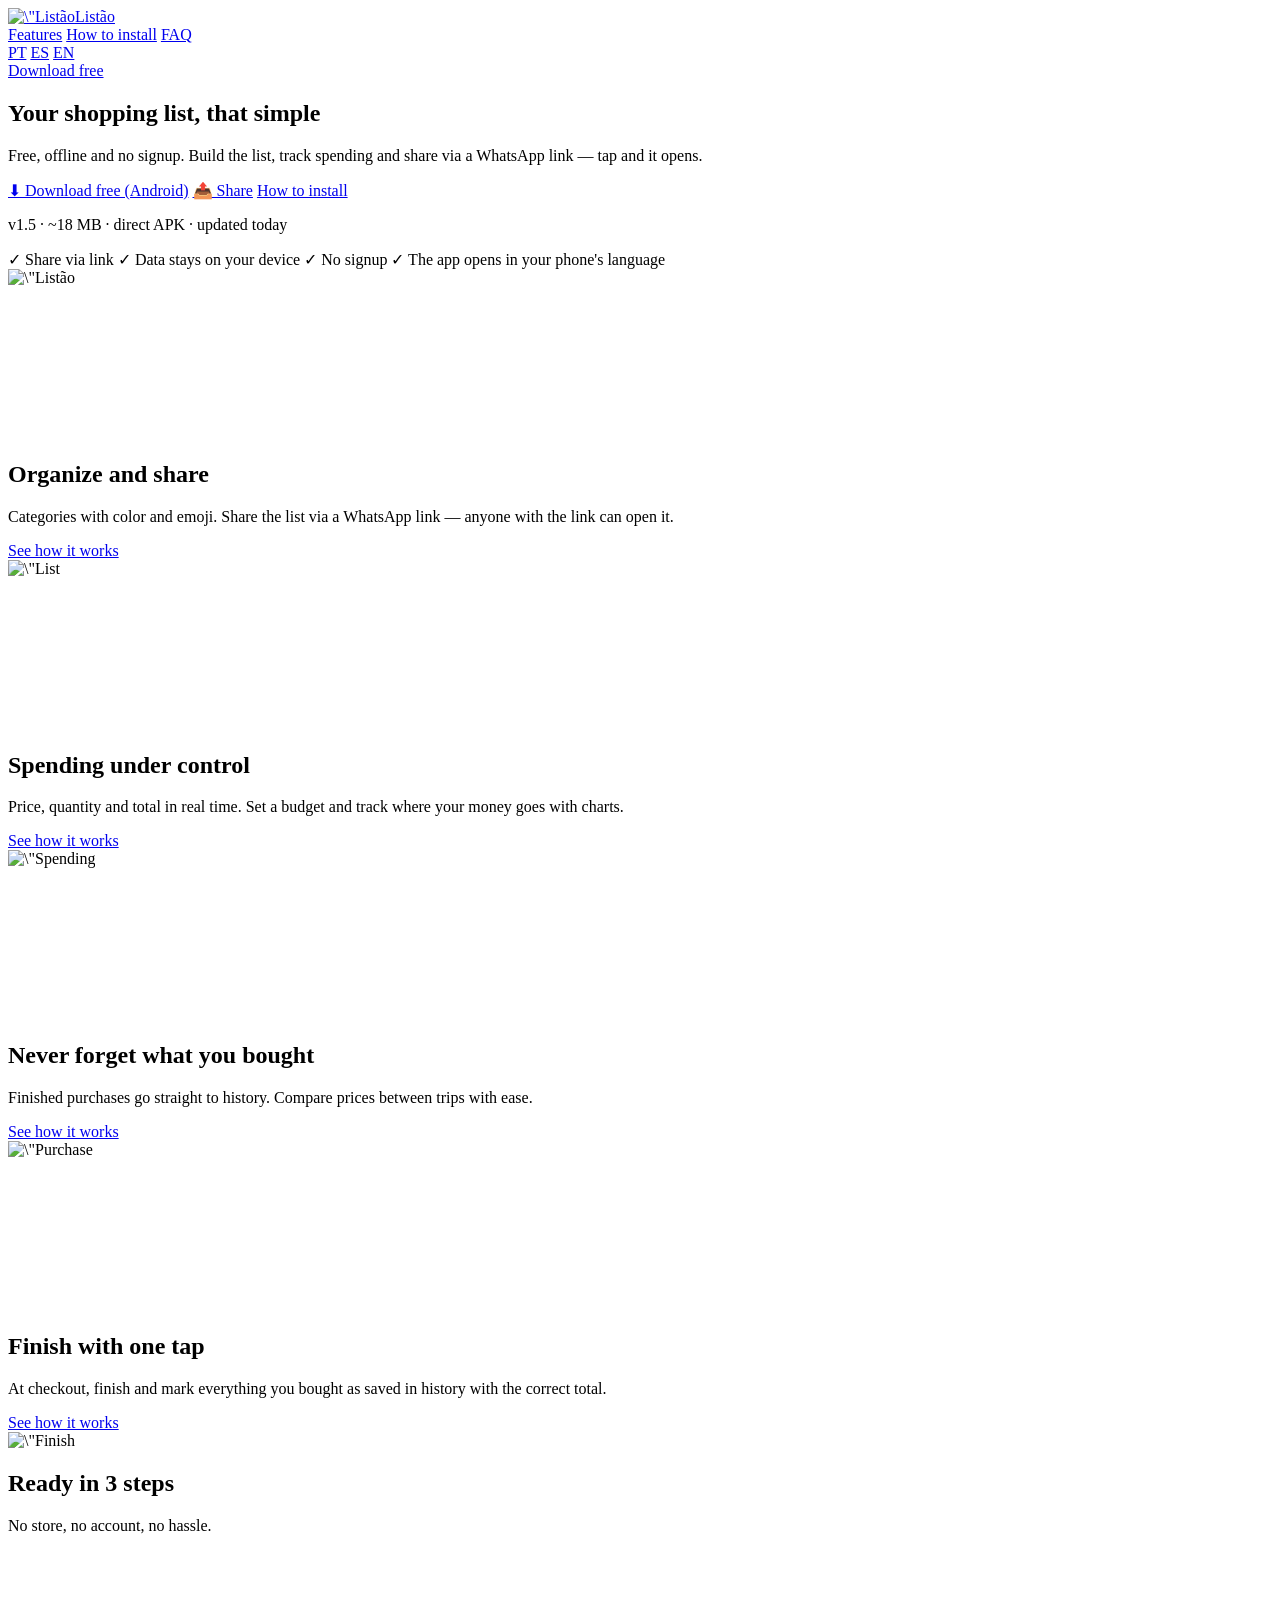
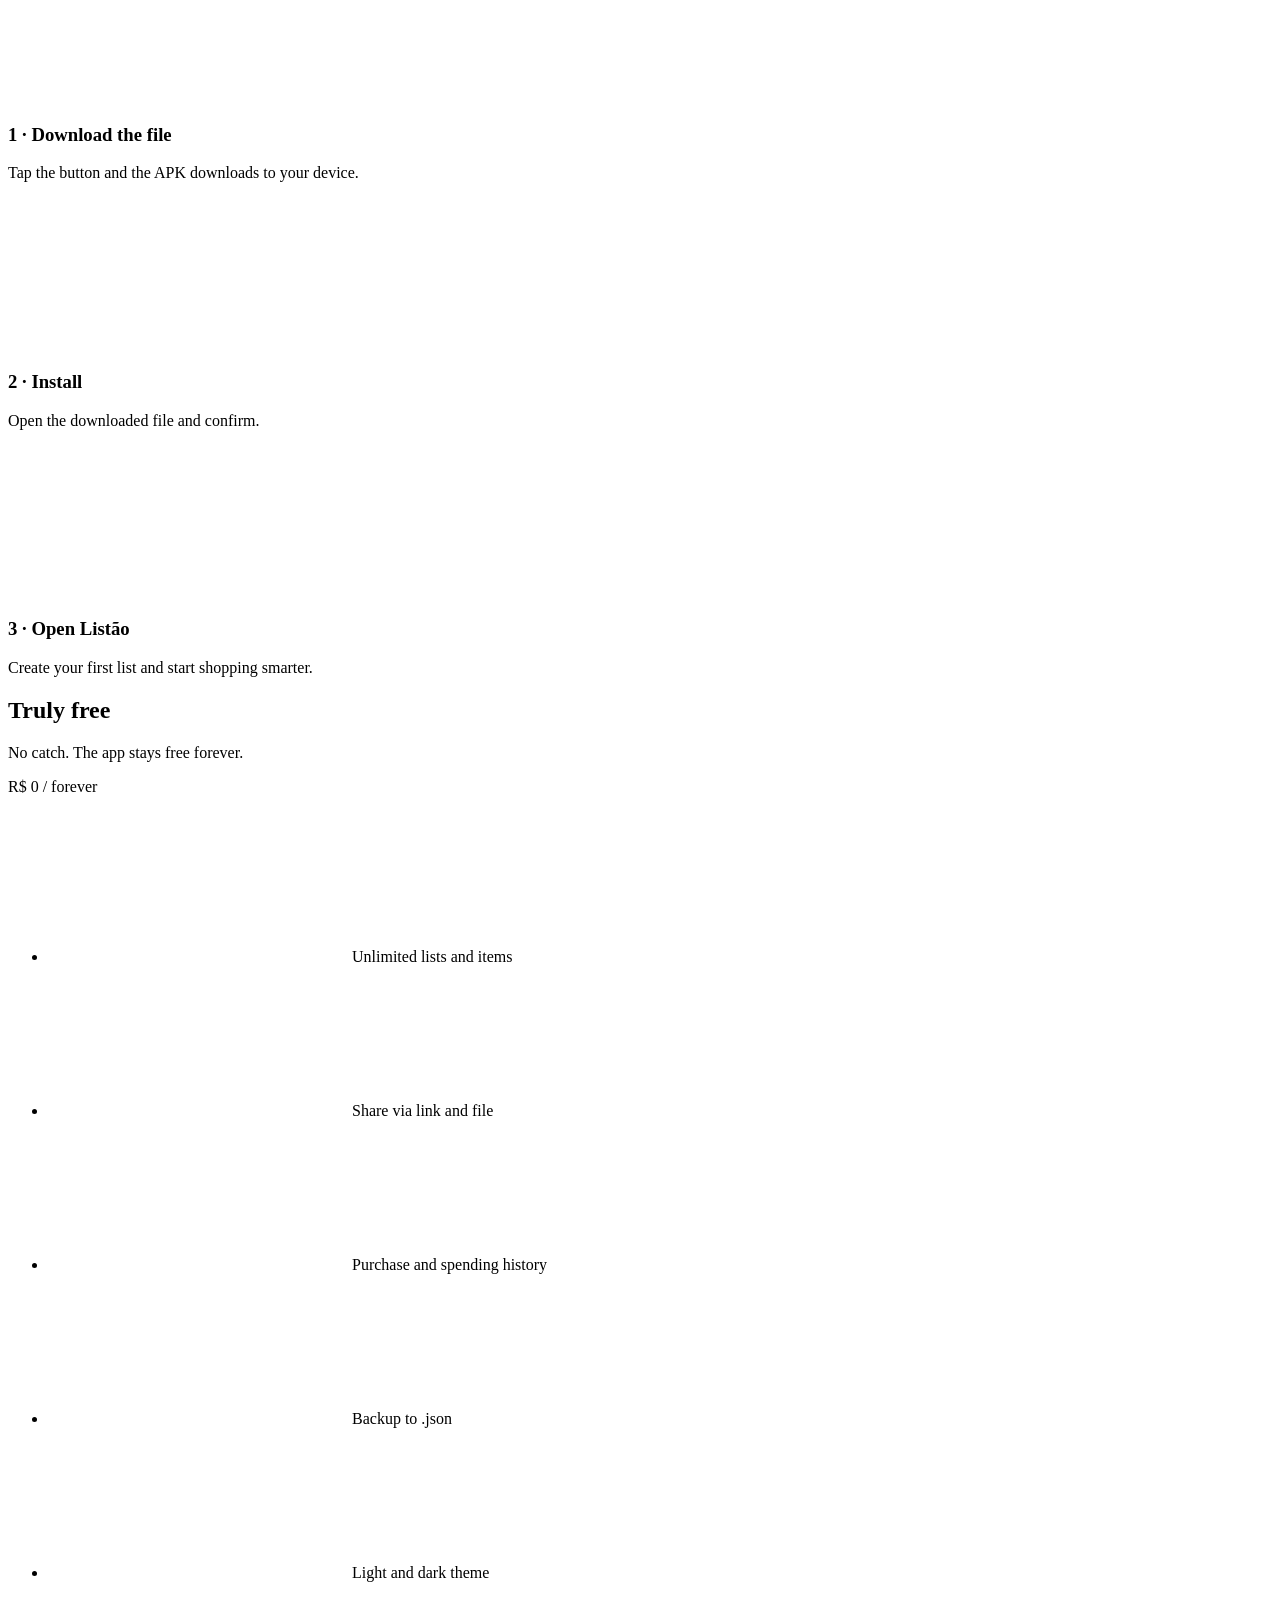
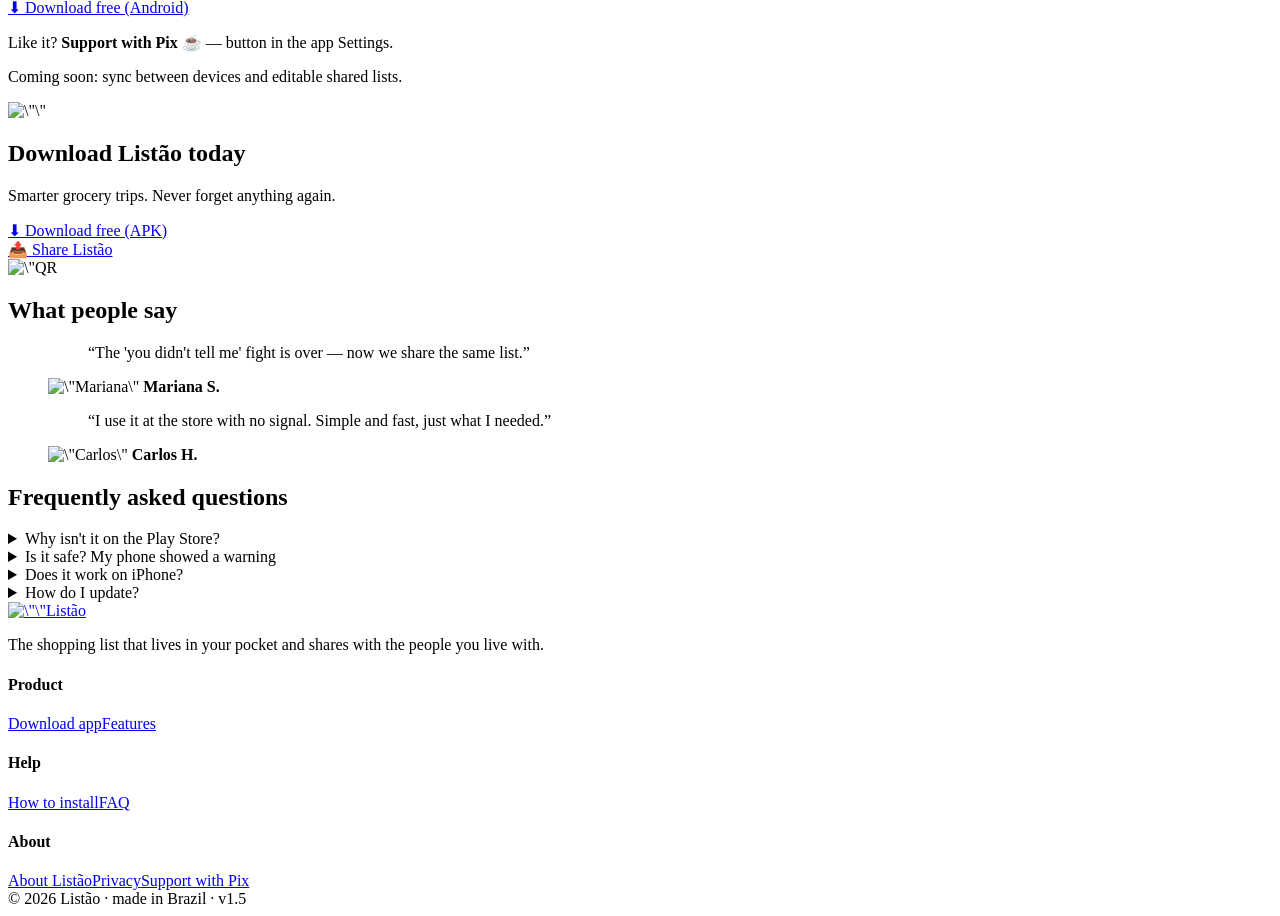
==== en/index.html @ cd418524 "SEO multilingue: /es/ e /en/ estaticos, hreflang, sitemap, badge idioma do celular" ====
﻿<!DOCTYPE html>
<html lang="en">
<head>
<meta charset="utf-8">
<meta name="viewport" content="width=device-width, initial-scale=1">
<title>Listão — Free Offline Shopping List App for Android</title>
<meta name="description" content="Free shopping list app for Android: works offline, no signup, track spending and share via WhatsApp link. Download the APK.">
<link rel="canonical" href="https://listao-br.vercel.app/en/">
<link rel="alternate" hreflang="pt-BR" href="https://listao-br.vercel.app/">
<link rel="alternate" hreflang="es" href="https://listao-br.vercel.app/es/">
<link rel="alternate" hreflang="en" href="https://listao-br.vercel.app/en/">
<link rel="alternate" hreflang="x-default" href="https://listao-br.vercel.app/">
<meta name="robots" content="index, follow">
<meta name="theme-color" content="#53B175">
<meta property="og:locale" content="en_US">
<meta property="og:type" content="website">
<meta property="og:site_name" content="Listão">
<meta property="og:title" content="Listão — Free Offline Shopping List App for Android">
<meta property="og:description" content="Build your list, track spending and share via WhatsApp link. Free, offline and no signup. Download the APK.">
<meta property="og:url" content="https://listao-br.vercel.app/en/">
<meta property="og:image" content="https://listao-br.vercel.app/og-negro.png">
<meta property="og:image:width" content="512">
<meta property="og:image:height" content="512">
<meta property="og:image:alt" content="Listão logo">
<meta name="twitter:card" content="summary">
<meta name="twitter:title" content="Listão — Free Offline Shopping List App for Android">
<meta name="twitter:description" content="Free shopping list app, works offline, no signup. Download APK for Android.">
<meta name="twitter:image" content="https://listao-br.vercel.app/og-negro.png">
<meta name="google-site-verification" content="gfNusm2SWcJuj-ExviBEShkn10A6k7FlF6Pcpx3s6PU">
<script type="application/ld+json">
{\"@context\":\"https://schema.org\",\"@type\":\"MobileApplication\",\"name\":\"Listão\",\"applicationCategory\":\"ShoppingApplication\",\"operatingSystem\":\"Android 8.0+\",\"inLanguage\":\"en\",\"url\":\"https://listao-br.vercel.app/en/\",\"downloadUrl\":\"https://listao-br.vercel.app/listao-v1.5.apk\",\"installUrl\":\"https://listao-br.vercel.app/en/\",\"softwareVersion\":\"1.5\",\"fileSize\":\"17.5MB\",\"description\":\"Free Android shopping list app: works offline, no signup, track spending & budget, share lists via WhatsApp link.\",\"screenshot\":[\"https://listao-br.vercel.app/prints/lista-marcados.jpg\",\"https://listao-br.vercel.app/prints/categorias.jpg\",\"https://listao-br.vercel.app/prints/graficos.jpg\",\"https://listao-br.vercel.app/prints/historico.jpg\"],\"offers\":{\"@type\":\"Offer\",\"price\":\"0\",\"priceCurrency\":\"USD\"},\"author\":{\"@type\":\"Person\",\"name\":\"Luis Gustavo Del Bianco\"}}
</script>
<script type="application/ld+json">
{\"@context\":\"https://schema.org\",\"@type\":\"FAQPage\",\"mainEntity\":[{\"@type\":\"Question\",\"name\":\"Why isn't it on the Play Store?\",\"acceptedAnswer\":{\"@type\":\"Answer\",\"text\":\"For now we distribute the APK directly: it's lighter, no middleman, and updates come from the same link. We plan to publish to Play Store when the app is more mature.\"}},{\"@type\":\"Question\",\"name\":\"Is it safe? My phone showed a warning\",\"acceptedAnswer\":{\"@type\":\"Answer\",\"text\":\"That warning appears for any app installed outside the Play Store. The APK is signed, only asks for internet permission, and your data stays on your device.\"}},{\"@type\":\"Question\",\"name\":\"Does it work on iPhone?\",\"acceptedAnswer\":{\"@type\":\"Answer\",\"text\":\"Not yet. Listão is Android-only for now. Shared list links open a web page for iPhone users.\"}},{\"@type\":\"Question\",\"name\":\"How do I update later?\",\"acceptedAnswer\":{\"@type\":\"Answer\",\"text\":\"Just download again from this same link and install on top. Your lists and history remain intact.\"}}]}
</script>
<link rel=\"icon\" type=\"image/svg+xml\" href=\"../favicon.svg\">
<link rel=\"icon\" type=\"image/png\" sizes=\"48x48\" href=\"../favicon-48.png\">
<link rel=\"stylesheet\" href=\"../estilo.css\">
<link rel=\"preload\" as=\"image\" href=\"../prints/lista-marcados.webp\" fetchpriority=\"high\">
<script defer src=\"https://cdn.vercel-insights.com/v1/script.js\"></script>
<style>
  .lang-switch { display:flex; gap:2px; margin-left:10px; }
  .lang-btn { display:inline-flex; align-items:center; border:1px solid #d5ded8; background:#fff; color:#181725; font-weight:700; font-size:12px; padding:5px 9px; text-decoration:none; border-radius:8px 0 0 8px; }
  .lang-btn + .lang-btn { border-radius:0; border-left:none; }
  .lang-btn:last-child { border-radius:0 8px 8px 0; }
  .lang-btn.active { background:#53B175; border-color:#53B175; color:#fff; }
  @media (max-width:720px) { .lang-switch { margin-left:6px; } .lang-btn { padding:4px 7px; font-size:11px; } }
</style>
</head>
<body>
<header class=\"top\">
  <div class=\"container top-row\">
    <a class=\"brand\" href=\"#\"><img src=\"../simbolo-verde.svg\" alt=\"Listão logo\"><span>Listão</span></a>
    <nav>
      <a href=\"#recursos\">Features</a>
      <a href=\"#como-instalar\">How to install</a>
      <a href=\"#perguntas\">FAQ</a>
    </nav>
    <div class=\"lang-switch\">
      <a class=\"lang-btn\" href=\"../\">PT</a>
      <a class=\"lang-btn\" href=\"../es/\">ES</a>
      <a class=\"lang-btn active\" href=\"./\">EN</a>
    </div>
    <a class=\"btn primary small\" href=\"../listao-v1.5.apk\" download=\"listao-v1.5.apk\">Download free</a>
  </div>
</header>
<main>
<section class=\"hero\">
  <div class=\"container hero-grid\">
    <div class=\"hero-copy\">
      <h1>Your shopping list, <span class=\"verde\">that simple</span></h1>
      <p class=\"lead\">Free, offline and no signup. Build the list, track spending and share via a WhatsApp link — tap and it opens.</p>
      <div class=\"btn-row\">
        <a class=\"btn primary\" href=\"../listao-v1.5.apk\" download=\"listao-v1.5.apk\">⬇ Download free (Android)</a>
        <a class=\"btn ghost\" href=\"https://wa.me/?text=Download%20List%C3%A3o%20free%3A%20offline%20shopping%20list%20app%20no%20signup%20https%3A%2F%2Flistao-br.vercel.app%2Fen%2F\" target=\"_blank\" rel=\"noopener\">📤 Share</a>
        <a class=\"btn ghost\" href=\"#como-instalar\">How to install</a>
      </div>
      <p class=\"meta\">v1.5 · ~18 MB · direct APK · updated today</p>
      <div class=\"badges\">
        <span class=\"pill\">✓ Share via link</span>
        <span class=\"pill\">✓ Data stays on your device</span>
        <span class=\"pill\">✓ No signup</span>
        <span class=\"pill\">✓ The app opens in your phone's language</span>
      </div>
    </div>
    <div class=\"phone\"><div class=\"screen\"><img src=\"../prints/lista-marcados.webp\" alt=\"Listão app with checked items\" width=\"1080\" height=\"2460\" fetchpriority=\"high\"></div></div>
  </div>
</section>
<section id=\"recursos\" class=\"container features\">
  <div class=\"feat\">
    <div class=\"feat-copy\">
      <span class=\"icon-chip\"><svg viewBox=\"0 0 24 24\"><path d=\"M3.9,12c0,-1.71 1.39,-3.1 3.1,-3.1h4V7H7c-2.76,0 -5,2.24 -5,5s2.24,5 5,5h4v-1.9H7c-1.71,0 -3.1,-1.39 -3.1,-3.1zM8,13h8v-2H8v2zM17,7h-4v1.9h4c1.71,0 3.1,1.39 3.1,3.1s-1.39,3.1 -3.1,3.1h-4V17h4c2.76,0 5,-2.24 5,-5s-2.24,-5 -5,-5z\"/></svg></span>
      <h2>Organize and share</h2>
      <p>Categories with color and emoji. Share the list via a WhatsApp link — anyone with the link can open it.</p>
      <a class=\"btn ghost\" href=\"#baixar\">See how it works</a>
    </div>
    <div class=\"feat-img\"><img src=\"../prints/categorias.webp\" alt=\"List organized by categories\" width=\"1080\" height=\"2460\" loading=\"lazy\" decoding=\"async\"></div>
  </div>
  <div class=\"feat rev\">
    <div class=\"feat-copy\">
      <span class=\"icon-chip\"><svg viewBox=\"0 0 24 24\"><path d=\"M11.8,10.9c-2.27,-0.59 -3,-1.2 -3,-2.15 0,-1.09 1.01,-1.85 2.7,-1.85 1.78,0 2.44,0.85 2.5,2.1h2.21c-0.07,-1.72 -1.12,-3.3 -3.21,-3.81V3h-3v2.16c-1.94,0.42 -3.5,1.68 -3.5,3.61 0,2.31 1.91,3.46 4.7,4.13 2.5,0.6 3,1.48 3,2.41 0,0.69 -0.49,1.79 -2.7,1.79 -2.06,0 -2.87,-0.92 -2.98,-2.1h-2.2c0.12,2.19 1.76,3.42 3.68,3.83V21h3v-2.15c1.95,-0.37 3.5,-1.5 3.5,-3.55 0,-2.84 -2.43,-3.81 -4.7,-4.4z\"/></svg></span>
      <h2>Spending under control</h2>
      <p>Price, quantity and total in real time. Set a budget and track where your money goes with charts.</p>
      <a class=\"btn ghost\" href=\"#baixar\">See how it works</a>
    </div>
    <div class=\"feat-img\"><img src=\"../prints/graficos.webp\" alt=\"Spending charts\" width=\"1080\" height=\"2460\" loading=\"lazy\" decoding=\"async\"></div>
  </div>
  <div class=\"feat\">
    <div class=\"feat-copy\">
      <span class=\"icon-chip\"><svg viewBox=\"0 0 24 24\"><path d=\"M13,3c-4.97,0 -9,4.03 -9,9L1,12l3.89,3.89 0.07,0.14L9,12L6,12c0,-3.87 3.13,-7 7,-7s7,3.13 7,7 -3.13,7 -7,7c-1.93,0 -3.68,-0.79 -4.94,-2.06l-1.42,1.42C8.27,19.99 10.51,21 13,21c4.97,0 9,-4.03 9,-9s-4.03,-9 -9,-9zM12,8v5l4.28,2.54 0.72,-1.21 -3.5,-2.08L13.5,8L12,8z\"/></svg></span>
      <h2>Never forget what you bought</h2>
      <p>Finished purchases go straight to history. Compare prices between trips with ease.</p>
      <a class=\"btn ghost\" href=\"#baixar\">See how it works</a>
    </div>
    <div class=\"feat-img\"><img src=\"../prints/historico.webp\" alt=\"Purchase history\" width=\"1080\" height=\"2460\" loading=\"lazy\" decoding=\"async\"></div>
  </div>
  <div class=\"feat rev\">
    <div class=\"feat-copy\">
      <span class=\"icon-chip\"><svg viewBox=\"0 0 24 24\"><path d=\"M12,2C6.48,2 2,6.48 2,12s4.48,10 10,10 10,-4.48 10,-10S17.52,2 12,2zM10,17l-5,-5 1.41,-1.41L10,14.17l7.59,-7.59L19,8l-9,9z\"/></svg></span>
      <h2>Finish with one tap</h2>
      <p>At checkout, finish and mark everything you bought as saved in history with the correct total.</p>
      <a class=\"btn ghost\" href=\"#baixar\">See how it works</a>
    </div>
    <div class=\"feat-img\"><img src=\"../prints/finalizar.webp\" alt=\"Finish purchase\" width=\"1080\" height=\"2460\" loading=\"lazy\" decoding=\"async\"></div>
  </div>
</section>
<section id=\"como-instalar\" class=\"steps-band\">
  <div class=\"container\">
    <h2 class=\"center\">Ready in 3 steps</h2>
    <p class=\"center sub2\">No store, no account, no hassle.</p>
    <div class=\"steps\">
      <div class=\"step\"><span class=\"icon-chip\"><svg viewBox=\"0 0 24 24\"><path d=\"M19,9h-4V3H9v6H5l7,7 7,-7zM5,18v2h14v-2H5z\"/></svg></span><h3>1 · Download the file</h3><p>Tap the button and the APK downloads to your device.</p></div>
      <div class=\"step\"><span class=\"icon-chip\"><svg viewBox=\"0 0 24 24\"><path d=\"M12,2C6.48,2 2,6.48 2,12s4.48,10 10,10 10,-4.48 10,-10S17.52,2 12,2zM10,17l-5,-5 1.41,-1.41L10,14.17l7.59,-7.59L19,8l-9,9z\"/></svg></span><h3>2 · Install</h3><p>Open the downloaded file and confirm.</p></div>
      <div class=\"step\"><span class=\"icon-chip\"><svg viewBox=\"0 0 24 24\"><path d=\"M17,1.01L7,1c-1.1,0 -2,0.9 -2,2v18c0,1.1 0.9,2 2,2h10c1.1,0 2,-0.9 2,-2V3c0,-1.1 -0.9,-1.99 -2,-1.99zM17,19H7V5h10v14z\"/></svg></span><h3>3 · Open Listão</h3><p>Create your first list and start shopping smarter.</p></div>
    </div>
  </div>
</section>
<section class=\"container price\">
  <h2 class=\"center\">Truly free</h2>
  <p class=\"center sub2\">No catch. The app stays free forever.</p>
  <div class=\"price-card\">
    <div class=\"price-val\"><span>R$ 0</span> <span>/ forever</span></div>
    <ul class=\"price-list\">
      <li><svg viewBox=\"0 0 24 24\"><path d=\"M9,16.17L4.83,12l-1.42,1.41L9,19 21,7l-1.41,-1.41z\"/></svg> Unlimited lists and items</li>
      <li><svg viewBox=\"0 0 24 24\"><path d=\"M9,16.17L4.83,12l-1.42,1.41L9,19 21,7l-1.41,-1.41z\"/></svg> Share via link and file</li>
      <li><svg viewBox=\"0 0 24 24\"><path d=\"M9,16.17L4.83,12l-1.42,1.41L9,19 21,7l-1.41,-1.41z\"/></svg> Purchase and spending history</li>
      <li><svg viewBox=\"0 0 24 24\"><path d=\"M9,16.17L4.83,12l-1.42,1.41L9,19 21,7l-1.41,-1.41z\"/></svg> Backup to .json</li>
      <li><svg viewBox=\"0 0 24 24\"><path d=\"M9,16.17L4.83,12l-1.42,1.41L9,19 21,7l-1.41,-1.41z\"/></svg> Light and dark theme</li>
    </ul>
    <a class=\"btn primary wide\" href=\"../listao-v1.5.apk\" download=\"listao-v1.5.apk\">⬇ Download free (Android)</a>
    <p class=\"pix-note\">Like it? <b>Support with Pix ☕</b> — button in the app Settings.</p>
    <p class=\"soon\">Coming soon: sync between devices and editable shared lists.</p>
  </div>
</section>
<section id=\"baixar\" class=\"final\">
  <div class=\"container final-grid\">
    <div>
      <img class=\"final-logo\" src=\"../simbolo-branco.svg\" alt=\"\">
      <h2>Download Listão today</h2>
      <p>Smarter grocery trips. Never forget anything again.</p>
      <a class=\"btn white\" href=\"../listao-v1.5.apk\" download=\"listao-v1.5.apk\">⬇ Download free (APK)</a>
      <div style=\"margin-top:12px\"><a class=\"wa-link\" href=\"https://wa.me/?text=Download%20List%C3%A3o%20free%20for%20Android%3A%20https%3A%2F%2Flistao-br.vercel.app%2Fen%2F\" target=\"_blank\" rel=\"noopener\">📤 Share Listão</a></div>
    </div>
    <div><img class=\"qr-img\" src=\"../qr-download.png\" alt=\"QR code to download Listão\"></div>
  </div>
</section>
<section class=\"container quotes\">
  <h2 class=\"center\">What people say</h2>
  <div class=\"quote-grid\">
    <figure class=\"quote\"><blockquote>“The 'you didn't tell me' fight is over — now we share the same list.”</blockquote><figcaption><img class=\"avatar\" src=\"../prints/avatar-mariana.jpg\" alt=\"Mariana\" width=\"80\" height=\"80\" loading=\"lazy\"> <b>Mariana S.</b></figcaption></figure>
    <figure class=\"quote\"><blockquote>“I use it at the store with no signal. Simple and fast, just what I needed.”</blockquote><figcaption><img class=\"avatar\" src=\"../prints/avatar-carlos.jpg\" alt=\"Carlos\" width=\"80\" height=\"80\" loading=\"lazy\"> <b>Carlos H.</b></figcaption></figure>
  </div>
</section>
<section id=\"perguntas\" class=\"container faq\">
  <h2 class=\"center\">Frequently asked questions</h2>
  <details><summary>Why isn't it on the Play Store?</summary><p>We distribute directly for now: lighter, no middleman, same link for updates.</p></details>
  <details><summary>Is it safe? My phone showed a warning</summary><p>The warning is normal for apps outside the Play Store. The APK is signed, only asks for internet, data stays on your device.</p></details>
  <details><summary>Does it work on iPhone?</summary><p>Not yet. Listão is Android-only. Shared links open a web page for iPhone users.</p></details>
  <details><summary>How do I update?</summary><p>Download again from this link and install on top. Your lists and history stay intact.</p></details>
</section>
</main>
<footer>
  <div class=\"container foot-grid\">
    <div class=\"foot-brand\"><a class=\"brand\" href=\"#\"><img src=\"../simbolo-verde.svg\" alt=\"\"><span>Listão</span></a><p>The shopping list that lives in your pocket and shares with the people you live with.</p></div>
    <div><h4>Product</h4><a href=\"#baixar\">Download app</a><a href=\"#recursos\">Features</a></div>
    <div><h4>Help</h4><a href=\"#como-instalar\">How to install</a><a href=\"#perguntas\">FAQ</a></div>
    <div><h4>About</h4><a href=\"../sobre.html\">About Listão</a><a href=\"../privacidade.html\">Privacy</a><a href=\"#\">Support with Pix</a></div>
  </div>
  <div class=\"container copy\">© 2026 Listão · made in Brazil · v1.5</div>
</footer>
<script src=\"../trk.js\" defer></script>
</body>
</html>
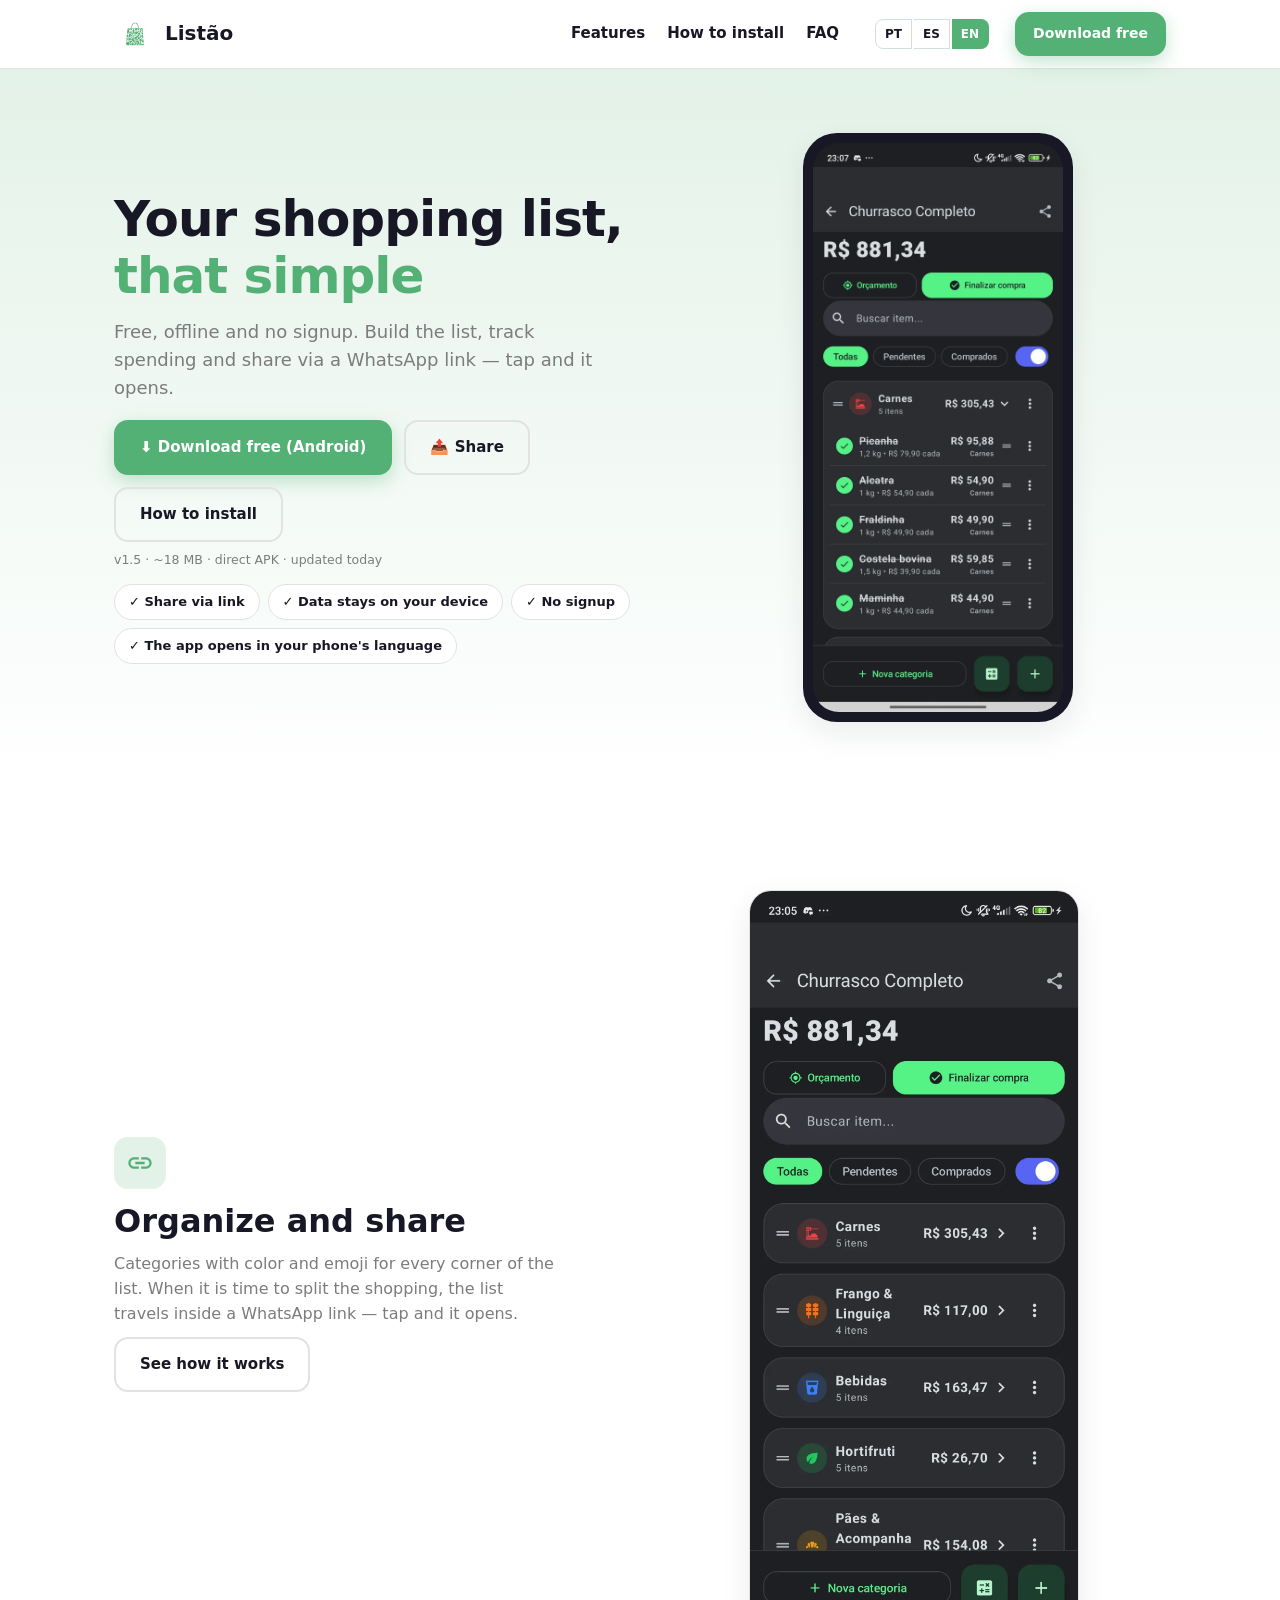
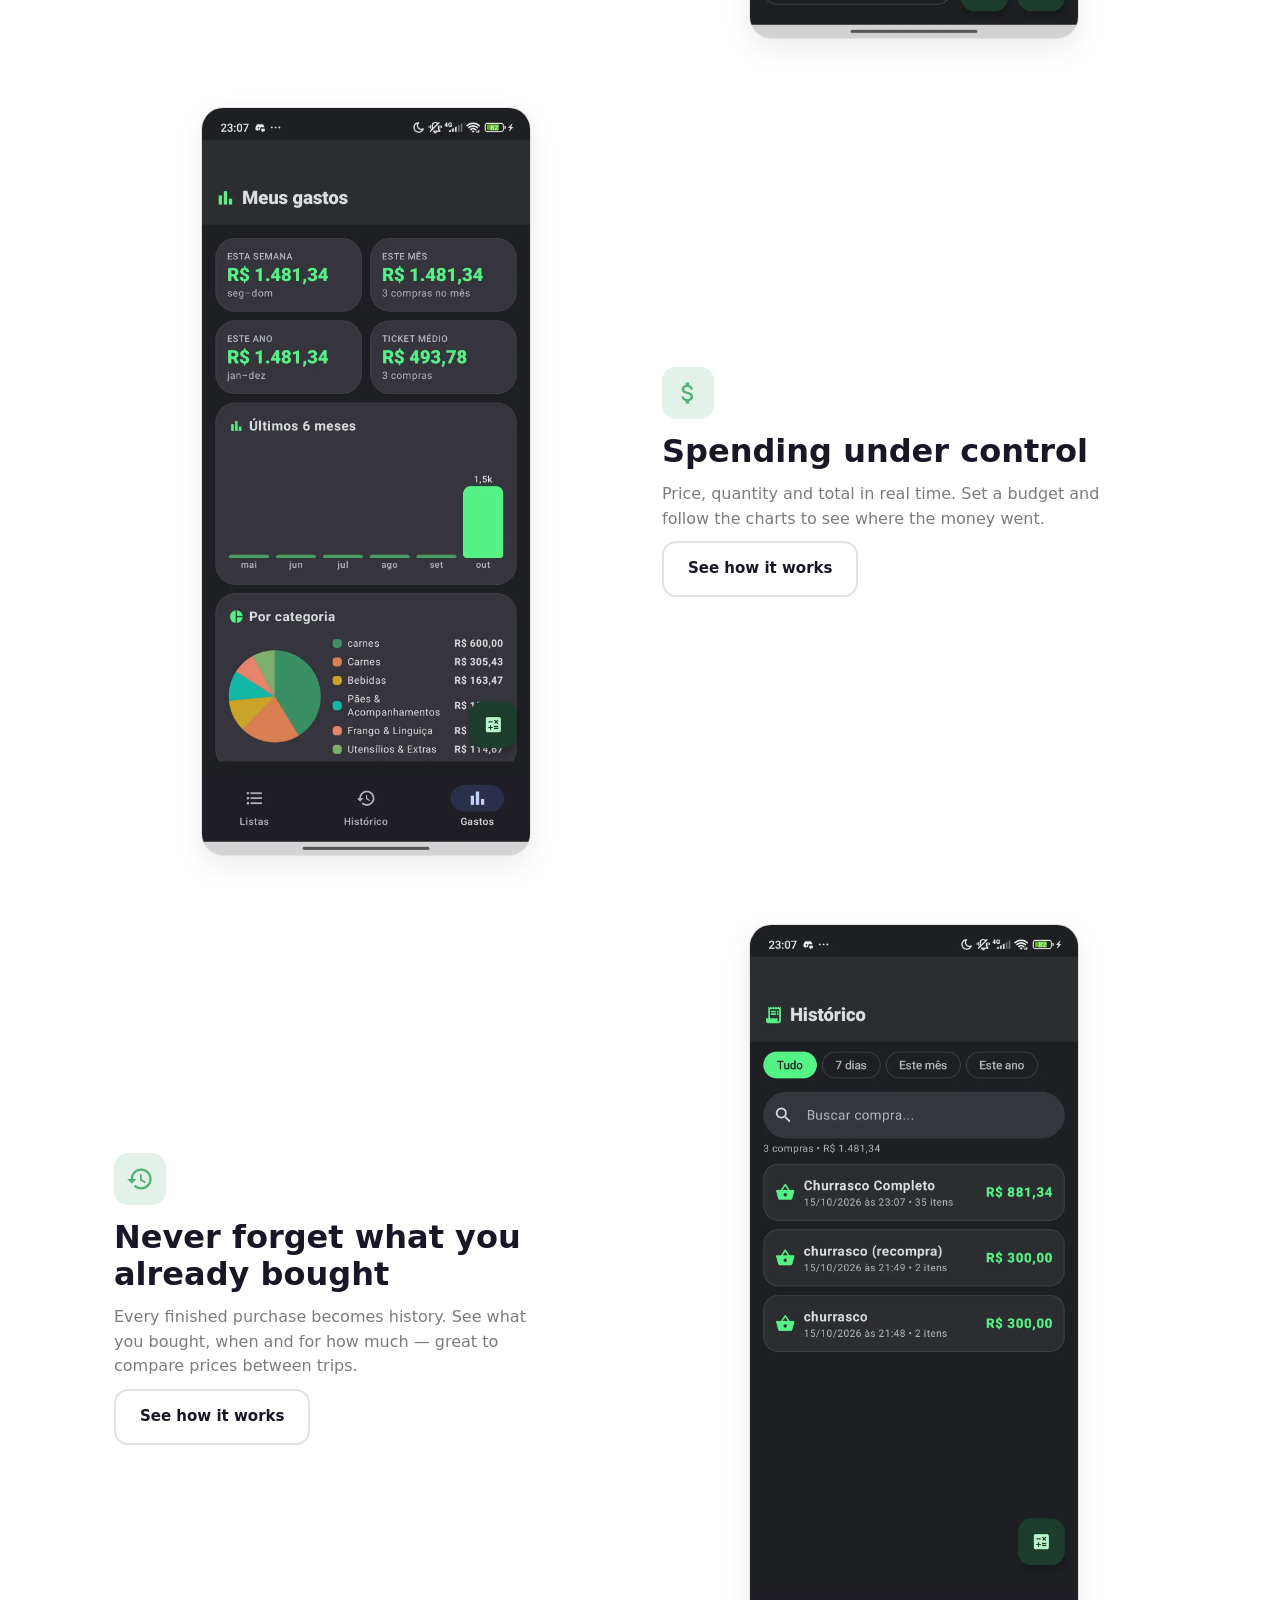
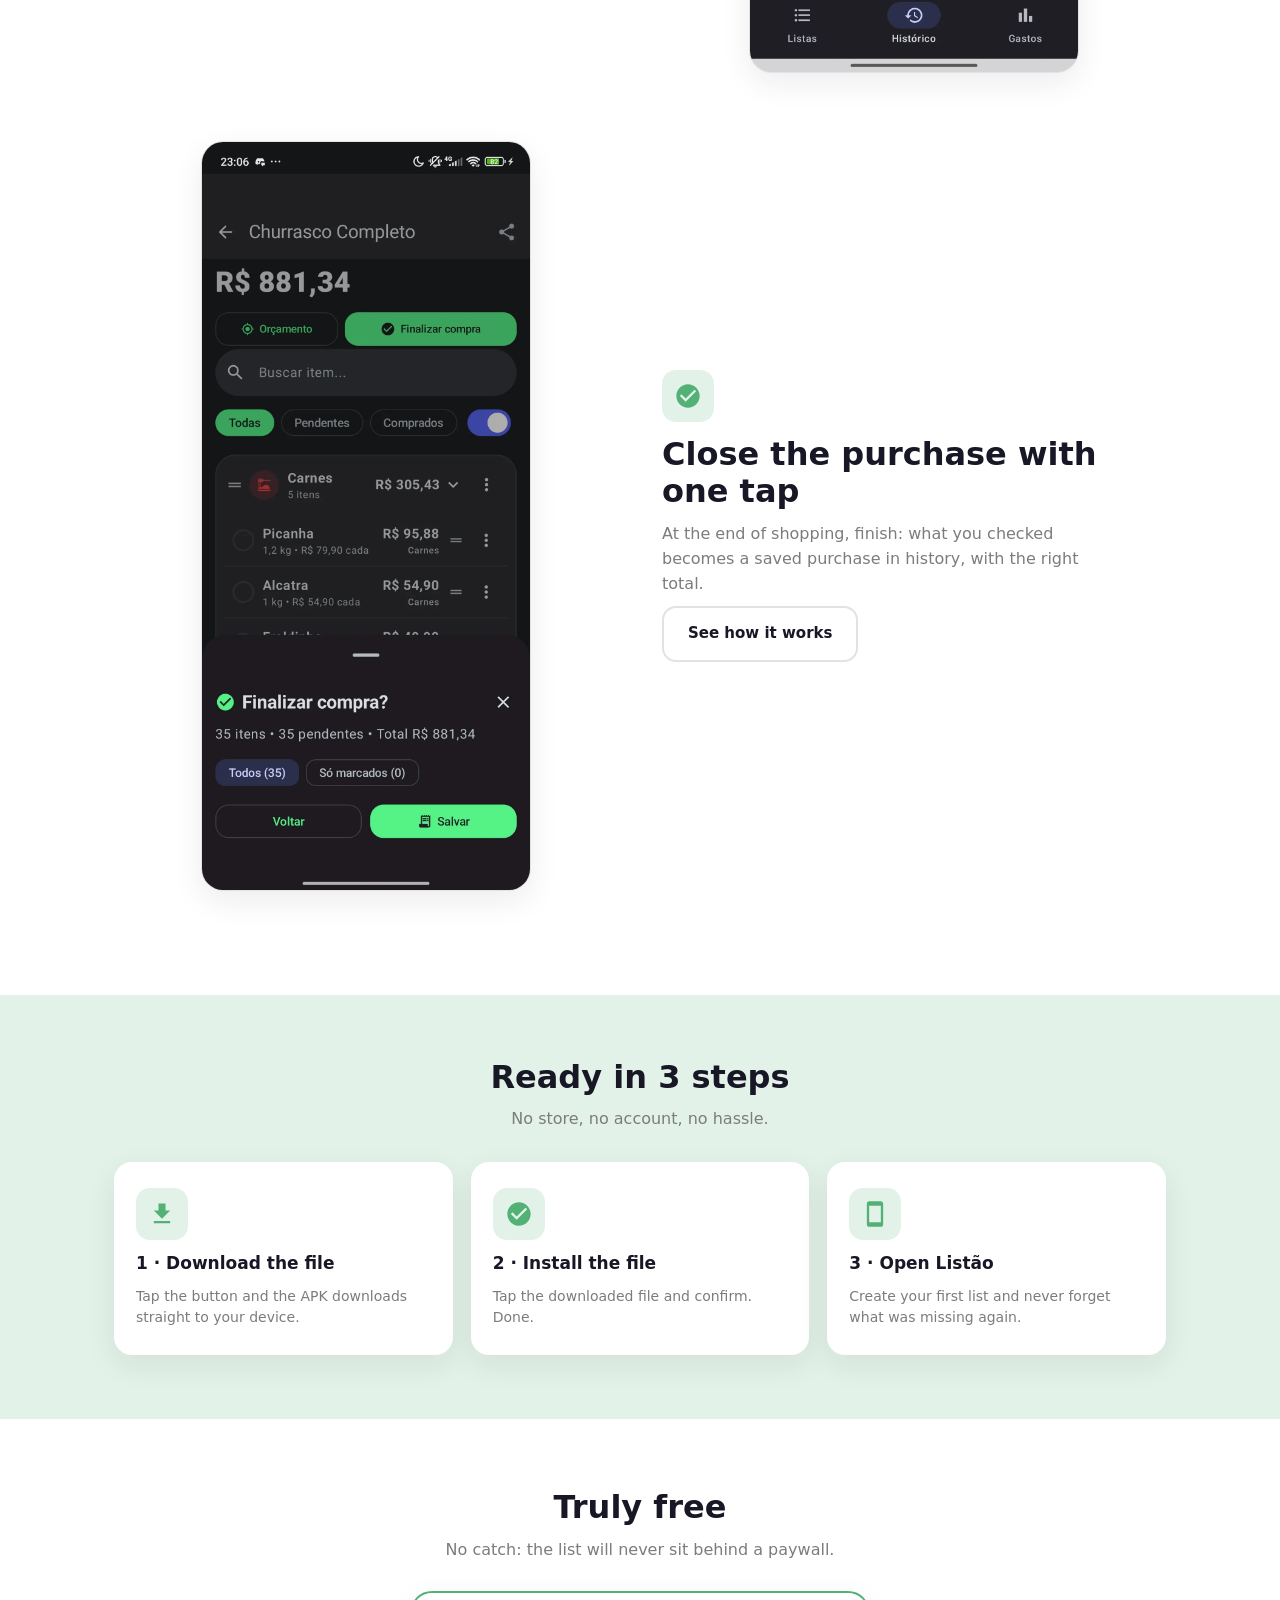
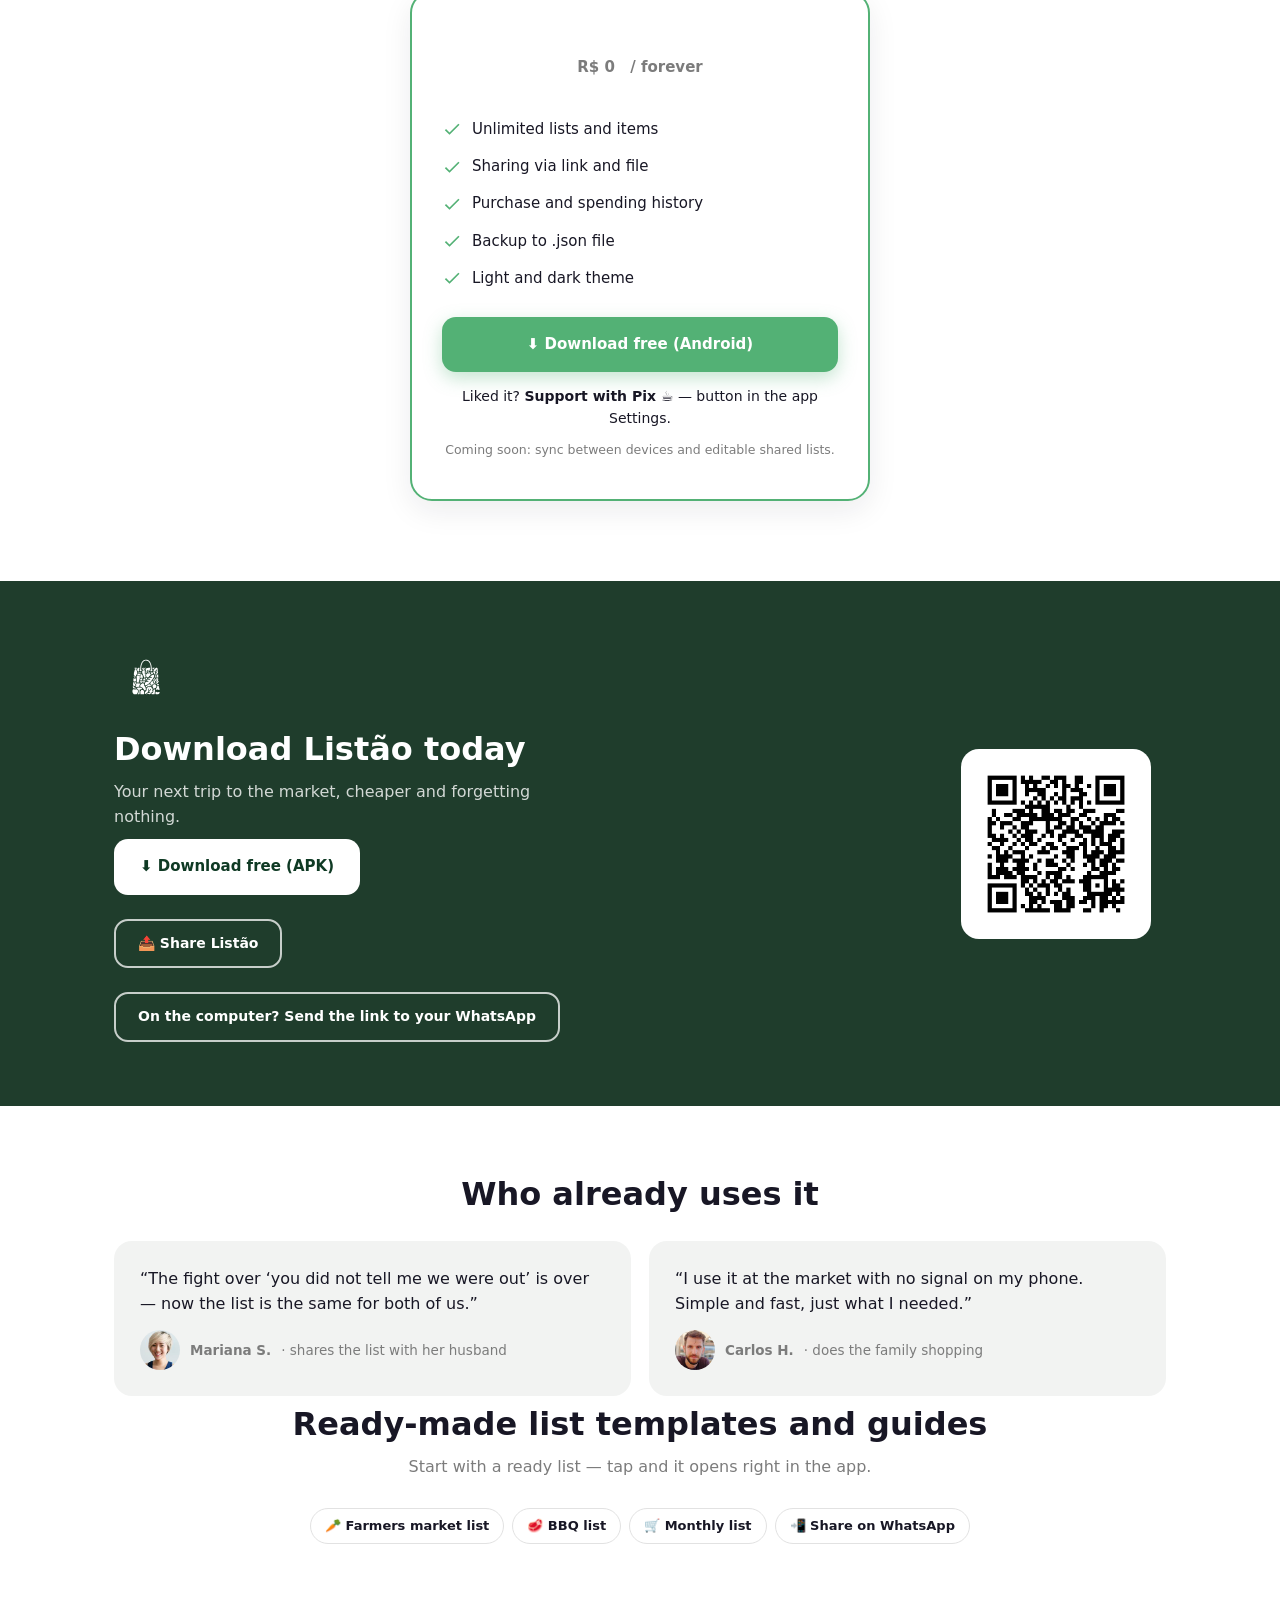
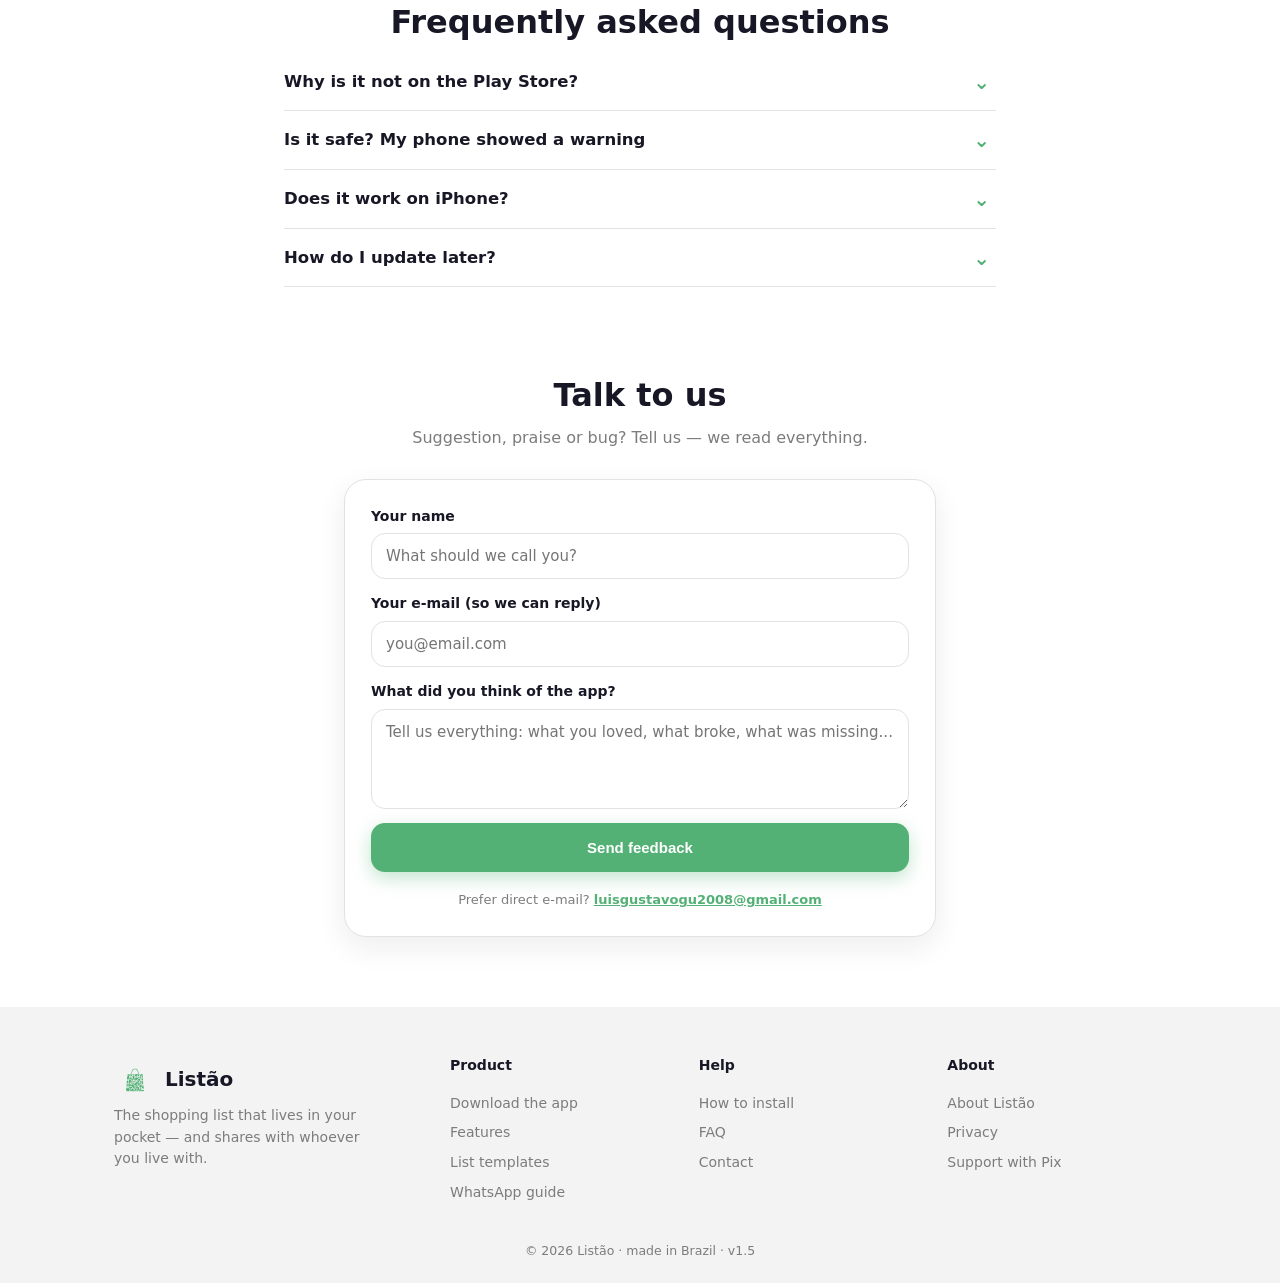
==== commit 8d9eab75: "Fix: aspas escapadas quebravam CSS e imagens em /es/ e /en/; caminhos absolutos" ====
--- a/en/index.html
+++ b/en/index.html
@@ -1,4 +1,4 @@
-﻿<!DOCTYPE html>
+<!DOCTYPE html>
 <html lang="en">
 <head>
 <meta charset="utf-8">
@@ -28,19 +28,20 @@
 <meta name="twitter:image" content="https://listao-br.vercel.app/og-negro.png">
 <meta name="google-site-verification" content="gfNusm2SWcJuj-ExviBEShkn10A6k7FlF6Pcpx3s6PU">
 <script type="application/ld+json">
-{\"@context\":\"https://schema.org\",\"@type\":\"MobileApplication\",\"name\":\"Listão\",\"applicationCategory\":\"ShoppingApplication\",\"operatingSystem\":\"Android 8.0+\",\"inLanguage\":\"en\",\"url\":\"https://listao-br.vercel.app/en/\",\"downloadUrl\":\"https://listao-br.vercel.app/listao-v1.5.apk\",\"installUrl\":\"https://listao-br.vercel.app/en/\",\"softwareVersion\":\"1.5\",\"fileSize\":\"17.5MB\",\"description\":\"Free Android shopping list app: works offline, no signup, track spending & budget, share lists via WhatsApp link.\",\"screenshot\":[\"https://listao-br.vercel.app/prints/lista-marcados.jpg\",\"https://listao-br.vercel.app/prints/categorias.jpg\",\"https://listao-br.vercel.app/prints/graficos.jpg\",\"https://listao-br.vercel.app/prints/historico.jpg\"],\"offers\":{\"@type\":\"Offer\",\"price\":\"0\",\"priceCurrency\":\"USD\"},\"author\":{\"@type\":\"Person\",\"name\":\"Luis Gustavo Del Bianco\"}}
+{"@context":"https://schema.org","@type":"MobileApplication","name":"Listão","applicationCategory":"ShoppingApplication","operatingSystem":"Android 8.0+","inLanguage":"en","url":"https://listao-br.vercel.app/en/","downloadUrl":"https://listao-br.vercel.app/listao-v1.5.apk","installUrl":"https://listao-br.vercel.app/en/","softwareVersion":"1.5","fileSize":"17.5MB","description":"Free Android shopping list app: works offline, no signup, track spending and budget, share lists via WhatsApp link.","screenshot":["https://listao-br.vercel.app/prints/lista-marcados.jpg","https://listao-br.vercel.app/prints/categorias.jpg","https://listao-br.vercel.app/prints/graficos.jpg","https://listao-br.vercel.app/prints/historico.jpg"],"offers":{"@type":"Offer","price":"0","priceCurrency":"BRL"},"author":{"@type":"Person","name":"Luis Gustavo Del Bianco"}}
 </script>
 <script type="application/ld+json">
-{\"@context\":\"https://schema.org\",\"@type\":\"FAQPage\",\"mainEntity\":[{\"@type\":\"Question\",\"name\":\"Why isn't it on the Play Store?\",\"acceptedAnswer\":{\"@type\":\"Answer\",\"text\":\"For now we distribute the APK directly: it's lighter, no middleman, and updates come from the same link. We plan to publish to Play Store when the app is more mature.\"}},{\"@type\":\"Question\",\"name\":\"Is it safe? My phone showed a warning\",\"acceptedAnswer\":{\"@type\":\"Answer\",\"text\":\"That warning appears for any app installed outside the Play Store. The APK is signed, only asks for internet permission, and your data stays on your device.\"}},{\"@type\":\"Question\",\"name\":\"Does it work on iPhone?\",\"acceptedAnswer\":{\"@type\":\"Answer\",\"text\":\"Not yet. Listão is Android-only for now. Shared list links open a web page for iPhone users.\"}},{\"@type\":\"Question\",\"name\":\"How do I update later?\",\"acceptedAnswer\":{\"@type\":\"Answer\",\"text\":\"Just download again from this same link and install on top. Your lists and history remain intact.\"}}]}
+{"@context":"https://schema.org","@type":"FAQPage","mainEntity":[{"@type":"Question","name":"Why is it not on the Play Store?","acceptedAnswer":{"@type":"Answer","text":"For now we distribute the APK directly: it is lighter, no middleman, and updates come from the same link. We plan to publish to the Play Store when the app matures."}},{"@type":"Question","name":"Is it safe? My phone showed a warning","acceptedAnswer":{"@type":"Answer","text":"That warning appears for any app installed outside the store. The APK is signed, only asks for internet permission, and your data stays on your device."}},{"@type":"Question","name":"Does it work on iPhone?","acceptedAnswer":{"@type":"Answer","text":"Not yet. Listão is Android only for now. Shared list links open a web page for iPhone users."}},{"@type":"Question","name":"How do I update later?","acceptedAnswer":{"@type":"Answer","text":"Download again from this same link and install on top. Your lists and history stay intact."}}]}
 </script>
-<link rel=\"icon\" type=\"image/svg+xml\" href=\"../favicon.svg\">
-<link rel=\"icon\" type=\"image/png\" sizes=\"48x48\" href=\"../favicon-48.png\">
-<link rel=\"stylesheet\" href=\"../estilo.css\">
-<link rel=\"preload\" as=\"image\" href=\"../prints/lista-marcados.webp\" fetchpriority=\"high\">
-<script defer src=\"https://cdn.vercel-insights.com/v1/script.js\"></script>
+<link rel="icon" type="image/svg+xml" href="/favicon.svg">
+<link rel="icon" type="image/png" sizes="48x48" href="/favicon-48.png">
+<link rel="stylesheet" href="/estilo.css">
+<link rel="preload" as="image" href="/prints/lista-marcados.webp" fetchpriority="high">
+<script defer src="https://cdn.vercel-insights.com/v1/script.js"></script>
 <style>
   .lang-switch { display:flex; gap:2px; margin-left:10px; }
-  .lang-btn { display:inline-flex; align-items:center; border:1px solid #d5ded8; background:#fff; color:#181725; font-weight:700; font-size:12px; padding:5px 9px; text-decoration:none; border-radius:8px 0 0 8px; }
+  .lang-btn { display:inline-flex; align-items:center; border:1px solid #d5ded8; background:#fff; color:#181725; font-weight:700; font-size:12px;
+              padding:5px 9px; text-decoration:none; border-radius:8px 0 0 8px; }
   .lang-btn + .lang-btn { border-radius:0; border-left:none; }
   .lang-btn:last-child { border-radius:0 8px 8px 0; }
   .lang-btn.active { background:#53B175; border-color:#53B175; color:#fff; }
@@ -48,146 +49,293 @@
 </style>
 </head>
 <body>
-<header class=\"top\">
-  <div class=\"container top-row\">
-    <a class=\"brand\" href=\"#\"><img src=\"../simbolo-verde.svg\" alt=\"Listão logo\"><span>Listão</span></a>
+
+<header class="top">
+  <div class="container top-row">
+    <a class="brand" href="/">
+      <img src="/simbolo-verde.svg" alt="Listão logo">
+      <span>Listão</span>
+    </a>
     <nav>
-      <a href=\"#recursos\">Features</a>
-      <a href=\"#como-instalar\">How to install</a>
-      <a href=\"#perguntas\">FAQ</a>
+      <a href="#recursos">Features</a>
+      <a href="#como-instalar">How to install</a>
+      <a href="#perguntas">FAQ</a>
     </nav>
-    <div class=\"lang-switch\">
-      <a class=\"lang-btn\" href=\"../\">PT</a>
-      <a class=\"lang-btn\" href=\"../es/\">ES</a>
-      <a class=\"lang-btn active\" href=\"./\">EN</a>
-    </div>
-    <a class=\"btn primary small\" href=\"../listao-v1.5.apk\" download=\"listao-v1.5.apk\">Download free</a>
+    <div class="lang-switch">
+      <a class="lang-btn" href="/">PT</a>
+      <a class="lang-btn" href="/es/">ES</a>
+      <a class="lang-btn active" href="./">EN</a>
+    </div>
+    <a class="btn primary small" data-trk="click_download" data-pos="header" href="/listao-v1.5.apk" download="listao-v1.5.apk">Download free</a>
   </div>
 </header>
+
 <main>
-<section class=\"hero\">
-  <div class=\"container hero-grid\">
-    <div class=\"hero-copy\">
-      <h1>Your shopping list, <span class=\"verde\">that simple</span></h1>
-      <p class=\"lead\">Free, offline and no signup. Build the list, track spending and share via a WhatsApp link — tap and it opens.</p>
-      <div class=\"btn-row\">
-        <a class=\"btn primary\" href=\"../listao-v1.5.apk\" download=\"listao-v1.5.apk\">⬇ Download free (Android)</a>
-        <a class=\"btn ghost\" href=\"https://wa.me/?text=Download%20List%C3%A3o%20free%3A%20offline%20shopping%20list%20app%20no%20signup%20https%3A%2F%2Flistao-br.vercel.app%2Fen%2F\" target=\"_blank\" rel=\"noopener\">📤 Share</a>
-        <a class=\"btn ghost\" href=\"#como-instalar\">How to install</a>
-      </div>
-      <p class=\"meta\">v1.5 · ~18 MB · direct APK · updated today</p>
-      <div class=\"badges\">
-        <span class=\"pill\">✓ Share via link</span>
-        <span class=\"pill\">✓ Data stays on your device</span>
-        <span class=\"pill\">✓ No signup</span>
-        <span class=\"pill\">✓ The app opens in your phone's language</span>
-      </div>
-    </div>
-    <div class=\"phone\"><div class=\"screen\"><img src=\"../prints/lista-marcados.webp\" alt=\"Listão app with checked items\" width=\"1080\" height=\"2460\" fetchpriority=\"high\"></div></div>
-  </div>
-</section>
-<section id=\"recursos\" class=\"container features\">
-  <div class=\"feat\">
-    <div class=\"feat-copy\">
-      <span class=\"icon-chip\"><svg viewBox=\"0 0 24 24\"><path d=\"M3.9,12c0,-1.71 1.39,-3.1 3.1,-3.1h4V7H7c-2.76,0 -5,2.24 -5,5s2.24,5 5,5h4v-1.9H7c-1.71,0 -3.1,-1.39 -3.1,-3.1zM8,13h8v-2H8v2zM17,7h-4v1.9h4c1.71,0 3.1,1.39 3.1,3.1s-1.39,3.1 -3.1,3.1h-4V17h4c2.76,0 5,-2.24 5,-5s-2.24,-5 -5,-5z\"/></svg></span>
+
+<section class="hero">
+  <div class="container hero-grid">
+    <div class="hero-copy">
+      <h1>Your shopping list, <span class="verde">that simple</span></h1>
+      <p class="lead">Free, offline and no signup. Build the list, track spending and share via a WhatsApp link — tap and it opens.</p>
+      <div class="btn-row">
+        <a class="btn primary" data-trk="click_download" data-pos="hero" href="/listao-v1.5.apk" download="listao-v1.5.apk">⬇ Download free (Android)</a>
+        <a class="btn ghost" data-trk="click_share" data-pos="hero" data-share href="https://wa.me/?text=Download%20List%C3%A3o%20free%3A%20offline%20shopping%20list%20app%20with%20no%20signup%20https%3A%2F%2Flistao-br.vercel.app%2Fen%2F" target="_blank" rel="noopener">📤 Share</a>
+        <a class="btn ghost" data-trk="click_como_instalar" href="#como-instalar">How to install</a>
+      </div>
+      <p class="meta">v1.5 · ~18 MB · direct APK · updated today</p>
+      <div class="badges">
+        <span class="pill">✓ Share via link</span>
+        <span class="pill">✓ Data stays on your device</span>
+        <span class="pill">✓ No signup</span>
+        <span class="pill">✓ The app opens in your phone's language</span>
+      </div>
+    </div>
+
+    <div class="phone">
+      <div class="screen">
+        <img src="/prints/lista-marcados.webp" alt="Listão app with checked items" width="1080" height="2460" fetchpriority="high">
+      </div>
+    </div>
+  </div>
+</section>
+
+<section id="recursos" class="container features">
+
+  <div class="feat">
+    <div class="feat-copy">
+      <span class="icon-chip">
+        <svg viewBox="0 0 24 24"><path d="M3.9,12c0,-1.71 1.39,-3.1 3.1,-3.1h4V7H7c-2.76,0 -5,2.24 -5,5s2.24,5 5,5h4v-1.9H7c-1.71,0 -3.1,-1.39 -3.1,-3.1zM8,13h8v-2H8v2zM17,7h-4v1.9h4c1.71,0 3.1,1.39 3.1,3.1s-1.39,3.1 -3.1,3.1h-4V17h4c2.76,0 5,-2.24 5,-5s-2.24,-5 -5,-5z"/></svg>
+      </span>
       <h2>Organize and share</h2>
-      <p>Categories with color and emoji. Share the list via a WhatsApp link — anyone with the link can open it.</p>
-      <a class=\"btn ghost\" href=\"#baixar\">See how it works</a>
-    </div>
-    <div class=\"feat-img\"><img src=\"../prints/categorias.webp\" alt=\"List organized by categories\" width=\"1080\" height=\"2460\" loading=\"lazy\" decoding=\"async\"></div>
-  </div>
-  <div class=\"feat rev\">
-    <div class=\"feat-copy\">
-      <span class=\"icon-chip\"><svg viewBox=\"0 0 24 24\"><path d=\"M11.8,10.9c-2.27,-0.59 -3,-1.2 -3,-2.15 0,-1.09 1.01,-1.85 2.7,-1.85 1.78,0 2.44,0.85 2.5,2.1h2.21c-0.07,-1.72 -1.12,-3.3 -3.21,-3.81V3h-3v2.16c-1.94,0.42 -3.5,1.68 -3.5,3.61 0,2.31 1.91,3.46 4.7,4.13 2.5,0.6 3,1.48 3,2.41 0,0.69 -0.49,1.79 -2.7,1.79 -2.06,0 -2.87,-0.92 -2.98,-2.1h-2.2c0.12,2.19 1.76,3.42 3.68,3.83V21h3v-2.15c1.95,-0.37 3.5,-1.5 3.5,-3.55 0,-2.84 -2.43,-3.81 -4.7,-4.4z\"/></svg></span>
+      <p>Categories with color and emoji for every corner of the list. When it is time to split the shopping, the list travels inside a WhatsApp link — tap and it opens.</p>
+      <a class="btn ghost" href="#baixar" data-trk="click_ver_prints" data-pos="org">See how it works</a>
+    </div>
+    <div class="feat-img">
+      <img src="/prints/categorias.webp" alt="List organized by categories in Listão" width="1080" height="2460" loading="lazy" decoding="async">
+    </div>
+  </div>
+
+  <div class="feat rev">
+    <div class="feat-copy">
+      <span class="icon-chip">
+        <svg viewBox="0 0 24 24"><path d="M11.8,10.9c-2.27,-0.59 -3,-1.2 -3,-2.15 0,-1.09 1.01,-1.85 2.7,-1.85 1.78,0 2.44,0.85 2.5,2.1h2.21c-0.07,-1.72 -1.12,-3.3 -3.21,-3.81V3h-3v2.16c-1.94,0.42 -3.5,1.68 -3.5,3.61 0,2.31 1.91,3.46 4.7,4.13 2.5,0.6 3,1.48 3,2.41 0,0.69 -0.49,1.79 -2.7,1.79 -2.06,0 -2.87,-0.92 -2.98,-2.1h-2.2c0.12,2.19 1.76,3.42 3.68,3.83V21h3v-2.15c1.95,-0.37 3.5,-1.5 3.5,-3.55 0,-2.84 -2.43,-3.81 -4.7,-4.4z"/></svg>
+      </span>
       <h2>Spending under control</h2>
-      <p>Price, quantity and total in real time. Set a budget and track where your money goes with charts.</p>
-      <a class=\"btn ghost\" href=\"#baixar\">See how it works</a>
-    </div>
-    <div class=\"feat-img\"><img src=\"../prints/graficos.webp\" alt=\"Spending charts\" width=\"1080\" height=\"2460\" loading=\"lazy\" decoding=\"async\"></div>
-  </div>
-  <div class=\"feat\">
-    <div class=\"feat-copy\">
-      <span class=\"icon-chip\"><svg viewBox=\"0 0 24 24\"><path d=\"M13,3c-4.97,0 -9,4.03 -9,9L1,12l3.89,3.89 0.07,0.14L9,12L6,12c0,-3.87 3.13,-7 7,-7s7,3.13 7,7 -3.13,7 -7,7c-1.93,0 -3.68,-0.79 -4.94,-2.06l-1.42,1.42C8.27,19.99 10.51,21 13,21c4.97,0 9,-4.03 9,-9s-4.03,-9 -9,-9zM12,8v5l4.28,2.54 0.72,-1.21 -3.5,-2.08L13.5,8L12,8z\"/></svg></span>
-      <h2>Never forget what you bought</h2>
-      <p>Finished purchases go straight to history. Compare prices between trips with ease.</p>
-      <a class=\"btn ghost\" href=\"#baixar\">See how it works</a>
-    </div>
-    <div class=\"feat-img\"><img src=\"../prints/historico.webp\" alt=\"Purchase history\" width=\"1080\" height=\"2460\" loading=\"lazy\" decoding=\"async\"></div>
-  </div>
-  <div class=\"feat rev\">
-    <div class=\"feat-copy\">
-      <span class=\"icon-chip\"><svg viewBox=\"0 0 24 24\"><path d=\"M12,2C6.48,2 2,6.48 2,12s4.48,10 10,10 10,-4.48 10,-10S17.52,2 12,2zM10,17l-5,-5 1.41,-1.41L10,14.17l7.59,-7.59L19,8l-9,9z\"/></svg></span>
-      <h2>Finish with one tap</h2>
-      <p>At checkout, finish and mark everything you bought as saved in history with the correct total.</p>
-      <a class=\"btn ghost\" href=\"#baixar\">See how it works</a>
-    </div>
-    <div class=\"feat-img\"><img src=\"../prints/finalizar.webp\" alt=\"Finish purchase\" width=\"1080\" height=\"2460\" loading=\"lazy\" decoding=\"async\"></div>
-  </div>
-</section>
-<section id=\"como-instalar\" class=\"steps-band\">
-  <div class=\"container\">
-    <h2 class=\"center\">Ready in 3 steps</h2>
-    <p class=\"center sub2\">No store, no account, no hassle.</p>
-    <div class=\"steps\">
-      <div class=\"step\"><span class=\"icon-chip\"><svg viewBox=\"0 0 24 24\"><path d=\"M19,9h-4V3H9v6H5l7,7 7,-7zM5,18v2h14v-2H5z\"/></svg></span><h3>1 · Download the file</h3><p>Tap the button and the APK downloads to your device.</p></div>
-      <div class=\"step\"><span class=\"icon-chip\"><svg viewBox=\"0 0 24 24\"><path d=\"M12,2C6.48,2 2,6.48 2,12s4.48,10 10,10 10,-4.48 10,-10S17.52,2 12,2zM10,17l-5,-5 1.41,-1.41L10,14.17l7.59,-7.59L19,8l-9,9z\"/></svg></span><h3>2 · Install</h3><p>Open the downloaded file and confirm.</p></div>
-      <div class=\"step\"><span class=\"icon-chip\"><svg viewBox=\"0 0 24 24\"><path d=\"M17,1.01L7,1c-1.1,0 -2,0.9 -2,2v18c0,1.1 0.9,2 2,2h10c1.1,0 2,-0.9 2,-2V3c0,-1.1 -0.9,-1.99 -2,-1.99zM17,19H7V5h10v14z\"/></svg></span><h3>3 · Open Listão</h3><p>Create your first list and start shopping smarter.</p></div>
-    </div>
-  </div>
-</section>
-<section class=\"container price\">
-  <h2 class=\"center\">Truly free</h2>
-  <p class=\"center sub2\">No catch. The app stays free forever.</p>
-  <div class=\"price-card\">
-    <div class=\"price-val\"><span>R$ 0</span> <span>/ forever</span></div>
-    <ul class=\"price-list\">
-      <li><svg viewBox=\"0 0 24 24\"><path d=\"M9,16.17L4.83,12l-1.42,1.41L9,19 21,7l-1.41,-1.41z\"/></svg> Unlimited lists and items</li>
-      <li><svg viewBox=\"0 0 24 24\"><path d=\"M9,16.17L4.83,12l-1.42,1.41L9,19 21,7l-1.41,-1.41z\"/></svg> Share via link and file</li>
-      <li><svg viewBox=\"0 0 24 24\"><path d=\"M9,16.17L4.83,12l-1.42,1.41L9,19 21,7l-1.41,-1.41z\"/></svg> Purchase and spending history</li>
-      <li><svg viewBox=\"0 0 24 24\"><path d=\"M9,16.17L4.83,12l-1.42,1.41L9,19 21,7l-1.41,-1.41z\"/></svg> Backup to .json</li>
-      <li><svg viewBox=\"0 0 24 24\"><path d=\"M9,16.17L4.83,12l-1.42,1.41L9,19 21,7l-1.41,-1.41z\"/></svg> Light and dark theme</li>
+      <p>Price, quantity and total in real time. Set a budget and follow the charts to see where the money went.</p>
+      <a class="btn ghost" href="#baixar" data-trk="click_ver_prints" data-pos="gasto">See how it works</a>
+    </div>
+    <div class="feat-img">
+      <img src="/prints/graficos.webp" alt="Spending charts by category in Listão" width="1080" height="2460" loading="lazy" decoding="async">
+    </div>
+  </div>
+
+  <div class="feat">
+    <div class="feat-copy">
+      <span class="icon-chip">
+        <svg viewBox="0 0 24 24"><path d="M13,3c-4.97,0 -9,4.03 -9,9L1,12l3.89,3.89 0.07,0.14L9,12L6,12c0,-3.87 3.13,-7 7,-7s7,3.13 7,7 -3.13,7 -7,7c-1.93,0 -3.68,-0.79 -4.94,-2.06l-1.42,1.42C8.27,19.99 10.51,21 13,21c4.97,0 9,-4.03 9,-9s-4.03,-9 -9,-9zM12,8v5l4.28,2.54 0.72,-1.21 -3.5,-2.08L13.5,8L12,8z"/></svg>
+      </span>
+      <h2>Never forget what you already bought</h2>
+      <p>Every finished purchase becomes history. See what you bought, when and for how much — great to compare prices between trips.</p>
+      <a class="btn ghost" href="#baixar" data-trk="click_ver_prints" data-pos="historico">See how it works</a>
+    </div>
+    <div class="feat-img">
+      <img src="/prints/historico.webp" alt="Purchase history in Listão" width="1080" height="2460" loading="lazy" decoding="async">
+    </div>
+  </div>
+
+  <div class="feat rev">
+    <div class="feat-copy">
+      <span class="icon-chip">
+        <svg viewBox="0 0 24 24"><path d="M12,2C6.48,2 2,6.48 2,12s4.48,10 10,10 10,-4.48 10,-10S17.52,2 12,2zM10,17l-5,-5 1.41,-1.41L10,14.17l7.59,-7.59L19,8l-9,9z"/></svg>
+      </span>
+      <h2>Close the purchase with one tap</h2>
+      <p>At the end of shopping, finish: what you checked becomes a saved purchase in history, with the right total.</p>
+      <a class="btn ghost" href="#baixar" data-trk="click_ver_prints" data-pos="finalizar">See how it works</a>
+    </div>
+    <div class="feat-img">
+      <img src="/prints/finalizar.webp" alt="Finish purchase in Listão" width="1080" height="2460" loading="lazy" decoding="async">
+    </div>
+  </div>
+
+</section>
+
+<section id="como-instalar" class="steps-band">
+  <div class="container">
+    <h2 class="center">Ready in 3 steps</h2>
+    <p class="center sub2">No store, no account, no hassle.</p>
+    <div class="steps">
+      <div class="step">
+        <span class="icon-chip">
+          <svg viewBox="0 0 24 24"><path d="M19,9h-4V3H9v6H5l7,7 7,-7zM5,18v2h14v-2H5z"/></svg>
+        </span>
+        <h3>1 · Download the file</h3>
+        <p>Tap the button and the APK downloads straight to your device.</p>
+      </div>
+      <div class="step">
+        <span class="icon-chip">
+          <svg viewBox="0 0 24 24"><path d="M12,2C6.48,2 2,6.48 2,12s4.48,10 10,10 10,-4.48 10,-10S17.52,2 12,2zM10,17l-5,-5 1.41,-1.41L10,14.17l7.59,-7.59L19,8l-9,9z"/></svg>
+        </span>
+        <h3>2 · Install the file</h3>
+        <p>Tap the downloaded file and confirm. Done.</p>
+      </div>
+      <div class="step">
+        <span class="icon-chip">
+          <svg viewBox="0 0 24 24"><path d="M17,1.01L7,1c-1.1,0 -2,0.9 -2,2v18c0,1.1 0.9,2 2,2h10c1.1,0 2,-0.9 2,-2V3c0,-1.1 -0.9,-1.99 -2,-1.99zM17,19H7V5h10v14z"/></svg>
+        </span>
+        <h3>3 · Open Listão</h3>
+        <p>Create your first list and never forget what was missing again.</p>
+      </div>
+    </div>
+  </div>
+</section>
+
+<section class="container price">
+  <h2 class="center">Truly free</h2>
+  <p class="center sub2">No catch: the list will never sit behind a paywall.</p>
+  <div class="price-card">
+    <div class="price-val"><span>R$ 0</span> <span>/ forever</span></div>
+    <ul class="price-list">
+      <li><svg viewBox="0 0 24 24"><path d="M9,16.17L4.83,12l-1.42,1.41L9,19 21,7l-1.41,-1.41z"/></svg> Unlimited lists and items</li>
+      <li><svg viewBox="0 0 24 24"><path d="M9,16.17L4.83,12l-1.42,1.41L9,19 21,7l-1.41,-1.41z"/></svg> Sharing via link and file</li>
+      <li><svg viewBox="0 0 24 24"><path d="M9,16.17L4.83,12l-1.42,1.41L9,19 21,7l-1.41,-1.41z"/></svg> Purchase and spending history</li>
+      <li><svg viewBox="0 0 24 24"><path d="M9,16.17L4.83,12l-1.42,1.41L9,19 21,7l-1.41,-1.41z"/></svg> Backup to .json file</li>
+      <li><svg viewBox="0 0 24 24"><path d="M9,16.17L4.83,12l-1.42,1.41L9,19 21,7l-1.41,-1.41z"/></svg> Light and dark theme</li>
     </ul>
-    <a class=\"btn primary wide\" href=\"../listao-v1.5.apk\" download=\"listao-v1.5.apk\">⬇ Download free (Android)</a>
-    <p class=\"pix-note\">Like it? <b>Support with Pix ☕</b> — button in the app Settings.</p>
-    <p class=\"soon\">Coming soon: sync between devices and editable shared lists.</p>
-  </div>
-</section>
-<section id=\"baixar\" class=\"final\">
-  <div class=\"container final-grid\">
+    <a class="btn primary wide" data-trk="click_download" data-pos="preco" href="/listao-v1.5.apk" download="listao-v1.5.apk">⬇ Download free (Android)</a>
+    <p class="pix-note">Liked it? <b>Support with Pix ☕</b> — button in the app Settings.</p>
+    <p class="soon">Coming soon: sync between devices and editable shared lists.</p>
+  </div>
+</section>
+
+<section id="baixar" class="final">
+  <div class="container final-grid">
     <div>
-      <img class=\"final-logo\" src=\"../simbolo-branco.svg\" alt=\"\">
+      <img class="final-logo" src="/simbolo-branco.svg" alt="">
       <h2>Download Listão today</h2>
-      <p>Smarter grocery trips. Never forget anything again.</p>
-      <a class=\"btn white\" href=\"../listao-v1.5.apk\" download=\"listao-v1.5.apk\">⬇ Download free (APK)</a>
-      <div style=\"margin-top:12px\"><a class=\"wa-link\" href=\"https://wa.me/?text=Download%20List%C3%A3o%20free%20for%20Android%3A%20https%3A%2F%2Flistao-br.vercel.app%2Fen%2F\" target=\"_blank\" rel=\"noopener\">📤 Share Listão</a></div>
-    </div>
-    <div><img class=\"qr-img\" src=\"../qr-download.png\" alt=\"QR code to download Listão\"></div>
-  </div>
-</section>
-<section class=\"container quotes\">
-  <h2 class=\"center\">What people say</h2>
-  <div class=\"quote-grid\">
-    <figure class=\"quote\"><blockquote>“The 'you didn't tell me' fight is over — now we share the same list.”</blockquote><figcaption><img class=\"avatar\" src=\"../prints/avatar-mariana.jpg\" alt=\"Mariana\" width=\"80\" height=\"80\" loading=\"lazy\"> <b>Mariana S.</b></figcaption></figure>
-    <figure class=\"quote\"><blockquote>“I use it at the store with no signal. Simple and fast, just what I needed.”</blockquote><figcaption><img class=\"avatar\" src=\"../prints/avatar-carlos.jpg\" alt=\"Carlos\" width=\"80\" height=\"80\" loading=\"lazy\"> <b>Carlos H.</b></figcaption></figure>
-  </div>
-</section>
-<section id=\"perguntas\" class=\"container faq\">
-  <h2 class=\"center\">Frequently asked questions</h2>
-  <details><summary>Why isn't it on the Play Store?</summary><p>We distribute directly for now: lighter, no middleman, same link for updates.</p></details>
-  <details><summary>Is it safe? My phone showed a warning</summary><p>The warning is normal for apps outside the Play Store. The APK is signed, only asks for internet, data stays on your device.</p></details>
-  <details><summary>Does it work on iPhone?</summary><p>Not yet. Listão is Android-only. Shared links open a web page for iPhone users.</p></details>
-  <details><summary>How do I update?</summary><p>Download again from this link and install on top. Your lists and history stay intact.</p></details>
-</section>
+      <p>Your next trip to the market, cheaper and forgetting nothing.</p>
+      <a class="btn white" data-trk="click_download" data-pos="final" href="/listao-v1.5.apk" download="listao-v1.5.apk">⬇ Download free (APK)</a>
+      <div style="margin-top:12px"><a class="wa-link" data-trk="click_share" data-pos="final" data-share href="https://wa.me/?text=Download%20List%C3%A3o%20free%3A%20offline%20shopping%20list%20app%20with%20no%20signup%20https%3A%2F%2Flistao-br.vercel.app%2Fen%2F" target="_blank" rel="noopener">📤 Share Listão</a></div>
+      <div style="margin-top:12px"><a class="wa-link" data-trk="click_whatsapp" href="https://wa.me/?text=Download%20List%C3%A3o%20free%20for%20Android%3A%20https%3A%2F%2Flistao-br.vercel.app%2Fen%2F" target="_blank" rel="noopener">On the computer? Send the link to your WhatsApp</a></div>
+    </div>
+    <div><img class="qr-img" src="/qr-download.png" alt="QR code to download Listão"></div>
+  </div>
+</section>
+
+<section class="container quotes">
+  <h2 class="center">Who already uses it</h2>
+  <div class="quote-grid">
+    <figure class="quote">
+      <blockquote>“The fight over ‘you did not tell me we were out’ is over — now the list is the same for both of us.”</blockquote>
+      <figcaption><img class="avatar" src="/prints/avatar-mariana.jpg" alt="Mariana" width="80" height="80" loading="lazy"> <b>Mariana S.</b> · shares the list with her husband</figcaption>
+    </figure>
+    <figure class="quote">
+      <blockquote>“I use it at the market with no signal on my phone. Simple and fast, just what I needed.”</blockquote>
+      <figcaption><img class="avatar" src="/prints/avatar-carlos.jpg" alt="Carlos" width="80" height="80" loading="lazy"> <b>Carlos H.</b> · does the family shopping</figcaption>
+    </figure>
+  </div>
+</section>
+
+<section id="modelos" class="container">
+  <h2 class="center">Ready-made list templates and guides</h2>
+  <p class="center sub2">Start with a ready list — tap and it opens right in the app.</p>
+  <div class="badges" style="justify-content:center">
+    <a class="pill" style="text-decoration:none;color:inherit" href="/modelos/feira.html">🥕 Farmers market list</a>
+    <a class="pill" style="text-decoration:none;color:inherit" href="/modelos/churrasco.html">🥩 BBQ list</a>
+    <a class="pill" style="text-decoration:none;color:inherit" href="/modelos/mes.html">🛒 Monthly list</a>
+    <a class="pill" style="text-decoration:none;color:inherit" href="/guias/compartilhar-whatsapp.html">📲 Share on WhatsApp</a>
+  </div>
+</section>
+
+<section id="perguntas" class="container faq">
+  <h2 class="center">Frequently asked questions</h2>
+  <details data-q="play">
+    <summary>Why is it not on the Play Store?</summary>
+    <p>For now we distribute directly: it is lighter, no middleman, and updates land on the same link. The plan is to hit the Play Store when the app matures.</p>
+  </details>
+  <details data-q="seguro">
+    <summary>Is it safe? My phone showed a warning</summary>
+    <p>The warning shows up for any app installed outside the store. The APK is signed, asks only for internet permission and your data stays on your device.</p>
+  </details>
+  <details data-q="iphone">
+    <summary>Does it work on iPhone?</summary>
+    <p>Not yet. Today Listão is Android — the shared link opens a page with the list for iPhone users.</p>
+  </details>
+  <details data-q="atualizar">
+    <summary>How do I update later?</summary>
+    <p>Download again from this same link and install on top. Your lists and history stay intact.</p>
+  </details>
+</section>
+
+<section id="contato" class="container feedback">
+  <h2 class="center">Talk to us</h2>
+  <p class="center sub2">Suggestion, praise or bug? Tell us — we read everything.</p>
+  <form class="fb-form" action="https://formsubmit.co/luisgustavogu2008@gmail.com" method="POST">
+    <input type="text" name="_honey" class="hp" tabindex="-1" autocomplete="off">
+    <input type="hidden" name="_subject" value="New feedback from Listão site (EN)">
+    <input type="hidden" name="_next" value="https://listao-br.vercel.app/obrigado.html">
+    <input type="hidden" name="_template" value="table">
+    <input type="hidden" name="_captcha" value="false">
+    <label><span>Your name</span>
+      <input type="text" name="nome" placeholder="What should we call you?" required maxlength="60">
+    </label>
+    <label><span>Your e-mail (so we can reply)</span>
+      <input type="email" name="email" placeholder="you@email.com" required maxlength="80">
+    </label>
+    <label><span>What did you think of the app?</span>
+      <textarea name="mensagem" rows="4" placeholder="Tell us everything: what you loved, what broke, what was missing..." required maxlength="2000"></textarea>
+    </label>
+    <button class="btn primary wide" type="submit">Send feedback</button>
+    <p class="fb-alt">Prefer direct e-mail? <a href="mailto:luisgustavogu2008@gmail.com">luisgustavogu2008@gmail.com</a></p>
+  </form>
+</section>
+
 </main>
+
 <footer>
-  <div class=\"container foot-grid\">
-    <div class=\"foot-brand\"><a class=\"brand\" href=\"#\"><img src=\"../simbolo-verde.svg\" alt=\"\"><span>Listão</span></a><p>The shopping list that lives in your pocket and shares with the people you live with.</p></div>
-    <div><h4>Product</h4><a href=\"#baixar\">Download app</a><a href=\"#recursos\">Features</a></div>
-    <div><h4>Help</h4><a href=\"#como-instalar\">How to install</a><a href=\"#perguntas\">FAQ</a></div>
-    <div><h4>About</h4><a href=\"../sobre.html\">About Listão</a><a href=\"../privacidade.html\">Privacy</a><a href=\"#\">Support with Pix</a></div>
-  </div>
-  <div class=\"container copy\">© 2026 Listão · made in Brazil · v1.5</div>
+  <div class="container foot-grid">
+    <div class="foot-brand">
+      <a class="brand" href="/"><img src="/simbolo-verde.svg" alt=""><span>Listão</span></a>
+      <p>The shopping list that lives in your pocket — and shares with whoever you live with.</p>
+    </div>
+    <div>
+      <h4>Product</h4>
+      <a href="#baixar">Download the app</a>
+      <a href="#recursos">Features</a>
+      <a href="/modelos/feira.html">List templates</a>
+      <a href="/guias/compartilhar-whatsapp.html">WhatsApp guide</a>
+    </div>
+    <div>
+      <h4>Help</h4>
+      <a href="#como-instalar">How to install</a>
+      <a href="#perguntas">FAQ</a>
+      <a href="#contato">Contact</a>
+    </div>
+    <div>
+      <h4>About</h4>
+      <a href="/sobre.html">About Listão</a>
+      <a href="/privacidade.html">Privacy</a>
+      <a href="#">Support with Pix</a>
+    </div>
+  </div>
+  <div class="container copy">© 2026 Listão · made in Brazil · v1.5</div>
 </footer>
-<script src=\"../trk.js\" defer></script>
+
+<script src="/trk.js" defer></script>
+<script>
+  (function () {
+    var links = document.querySelectorAll("[data-share]");
+    if (!links.length) return;
+    var share = { title: "Listão — free shopping list",
+                  text: "Free shopping list, offline and no signup. Download the app:",
+                  url: "https://listao-br.vercel.app/en/" };
+    links.forEach(function (a) {
+      a.addEventListener("click", function (e) {
+        if (!navigator.share) return;
+        e.preventDefault();
+        navigator.share(share).catch(function () {});
+      });
+    });
+  })();
+</script>
 </body>
 </html>
--- a/estilo.css
+++ b/estilo.css
@@ -0,0 +1,3 @@
+:root{--green:#53B175;--green-hover:#47a067;--green-deep:#0F3A24;--green-dark-bg:#1F3D2C;--navy:#181725;--gray:#7C7C7C;--line:#E2E2E2;--bg-soft:#F2F3F2;--mint:#E3F2E8;--radius:18px;--shadow:0 10px 30px rgba(24,23,37,.08)}*{box-sizing:border-box}body{margin:0;font-family:system-ui,-apple-system,sans-serif;color:var(--navy);background:#fff;line-height:1.55}.container{max-width:1100px;margin:0 auto;padding:0 24px}.center{text-align:center}h1,h2,h3{line-height:1.15;margin:0 0 12px}h1{font-size:50px;font-weight:800;letter-spacing:-1px}h2{font-size:32px;font-weight:800}p{margin:0 0 10px}.verde{color:var(--green)}.sub2{color:var(--gray);margin-bottom:28px}.btn{display:inline-block;padding:14px 24px;border-radius:14px;font-weight:700;font-size:15px;text-decoration:none;border:2px solid transparent;transition:transform .12s ease,background .15s ease,box-shadow .15s ease}.btn.primary{background:var(--green);color:#fff;box-shadow:0 6px 18px rgba(83,177,117,.35)}.btn.primary:hover{background:var(--green-hover)}.btn.ghost{border-color:var(--line);color:var(--navy)}.btn.ghost:hover{border-color:var(--green);color:var(--green)}.btn.white{background:#fff;color:var(--green-deep)}.btn.small{padding:9px 16px;font-size:14px}.btn.wide{display:block;text-align:center;width:100%}.btn:active{transform:scale(.98)}.top{position:sticky;top:0;z-index:50;background:rgba(255,255,255,.92);backdrop-filter:blur(8px);border-bottom:1px solid var(--line)}.top-row{display:flex;align-items:center;gap:26px;padding-top:12px;padding-bottom:12px}.brand{display:flex;align-items:center;gap:9px;font-weight:800;font-size:20px;color:var(--navy);text-decoration:none}.brand img{width:42px;height:42px}.top nav{display:flex;gap:22px;margin-left:auto}.top nav a{color:var(--navy);text-decoration:none;font-weight:600;font-size:15px}.top nav a:hover{color:var(--green)}.hero{background:linear-gradient(180deg,var(--mint) 0%,#fff 100%);overflow:hidden}.hero-grid{display:grid;grid-template-columns:1.1fr .9fr;gap:40px;align-items:center;padding-top:64px;padding-bottom:64px}.lead{font-size:18px;color:var(--gray);max-width:480px}.btn-row{display:flex;gap:12px;flex-wrap:wrap;margin:18px 0 8px}.meta{font-size:12.5px;color:var(--gray)}.meta.light{color:rgba(255,255,255,.75)}.badges{display:flex;gap:8px;flex-wrap:wrap;margin-top:14px}.pill{background:#fff;border:1px solid var(--line);border-radius:999px;padding:7px 14px;font-size:13px;font-weight:600}.phone{width:270px;margin:0 auto;background:var(--navy);border-radius:34px;padding:10px;box-shadow:var(--shadow)}.screen{background:#1E1F22;border-radius:26px;overflow:hidden}.screen img{width:100%;height:auto;display:block}.features{padding:70px 24px 30px}.feat{display:grid;grid-template-columns:1fr 1fr;gap:44px;align-items:center;padding:34px 0}.feat.rev .feat-copy{order:2}.feat.rev .feat-img{order:1}.icon-chip{width:52px;height:52px;border-radius:14px;background:var(--mint);color:var(--green);display:flex;align-items:center;justify-content:center;margin-bottom:14px}.icon-chip svg{width:28px;height:28px;fill:currentColor}.feat-copy p{color:var(--gray);max-width:440px}.feat-img img{width:100%;max-width:330px;height:auto;display:block;margin:0 auto;border-radius:22px;border:1px solid var(--line);box-shadow:var(--shadow)}.steps-band{background:var(--mint);padding:64px 0;margin-top:40px}.steps{display:grid;grid-template-columns:repeat(3,1fr);gap:18px;margin-top:30px}.step{background:#fff;border-radius:var(--radius);padding:26px 22px;box-shadow:var(--shadow)}.step h3{font-size:17px;margin-top:4px}.step p{color:var(--gray);font-size:14px;margin:0}.price{padding:70px 24px 20px}.price-card{max-width:460px;margin:0 auto;border:2px solid var(--green);border-radius:22px;padding:30px;box-shadow:var(--shadow);text-align:center}.price-val{font-size:44px;font-weight:800}.price-val span{font-size:15px;color:var(--gray);font-weight:600}.price-list{list-style:none;padding:0;margin:20px 0;text-align:left}.price-list li{display:flex;align-items:center;gap:10px;padding:7px 0;font-size:15px}.price-list svg{width:20px;height:20px;fill:var(--green);flex:none}.pix-note{font-size:14px;margin-top:14px}.soon{font-size:12.5px;color:var(--gray);margin-top:6px}.final{background:var(--green-dark-bg);margin-top:60px;padding:64px 0}.final-grid{display:grid;grid-template-columns:1fr 220px;gap:40px;align-items:center}.final h2{color:#fff}.final p{color:rgba(255,255,255,.8);max-width:460px}.final-logo{width:64px;height:64px;margin-bottom:14px}.final .ph{border:2px dashed rgba(255,255,255,.4);border-radius:var(--radius);color:rgba(255,255,255,.8);min-height:190px;display:flex;align-items:center;justify-content:center;text-align:center;font-size:14px}.qr-img{width:190px;height:190px;display:block;border-radius:var(--radius);background:#fff;padding:10px;margin:0 auto}.quotes{padding:70px 24px 10px}.quote-grid{display:grid;grid-template-columns:1fr 1fr;gap:18px;margin-top:28px}.quote{margin:0;background:var(--bg-soft);border-radius:var(--radius);padding:26px}.quote blockquote{margin:0 0 14px;font-size:16px;font-weight:500}.quote figcaption{display:flex;align-items:center;gap:10px;font-size:13.5px;color:var(--gray)}.avatar{width:40px;height:40px;border-radius:999px;object-fit:cover;flex:none;background:#2b2d31}.faq{padding:60px 24px 80px;max-width:760px}details{border-bottom:1px solid var(--line)}summary{cursor:pointer;font-weight:700;font-size:16.5px;padding:16px 0;list-style:none;position:relative;padding-right:34px}summary::-webkit-details-marker{display:none}summary::after{content:"⌄";position:absolute;right:6px;top:14px;color:var(--green);font-size:20px;transition:transform .15s ease}details[open] summary::after{transform:rotate(180deg)}details p{color:var(--gray);padding-bottom:16px;margin:0}.feedback{max-width:640px;padding-top:10px;padding-bottom:70px}.fb-form{background:#fff;border:1px solid var(--line);border-radius:22px;box-shadow:var(--shadow);padding:26px;display:flex;flex-direction:column;gap:14px;margin-top:8px}.fb-form label{font-weight:700;font-size:14px;display:flex;flex-direction:column;gap:6px}.fb-form input,.fb-form textarea{border:1.5px solid var(--line);border-radius:14px;padding:13px 14px;font-size:15px;font-family:inherit;width:100%;resize:vertical}.fb-form input:focus,.fb-form textarea:focus{outline:none;border-color:var(--green);box-shadow:0 0 0 3px rgba(83,177,117,.15)}.hp{display:none !important}.fb-alt{text-align:center;font-size:13px;color:var(--gray);margin:4px 0 0}.fb-alt a{color:var(--green);font-weight:700}footer{background:var(--bg-soft);padding:48px 0 22px}.foot-grid{display:grid;grid-template-columns:1.4fr 1fr 1fr 1fr;gap:30px}.foot-brand p{color:var(--gray);font-size:14px;max-width:260px}footer h4{font-size:14px;margin:0 0 12px}footer a{display:block;color:var(--gray);text-decoration:none;font-size:14px;padding:4px 0}footer a:hover{color:var(--green)}.copy{text-align:center;color:var(--gray);font-size:12.5px;margin-top:34px}@media (max-width:860px){h1{font-size:40px}h2{font-size:27px}.top-row{justify-content:center;gap:16px}.top nav{display:none}.hero-grid{grid-template-columns:1fr;padding-top:36px;padding-bottom:44px;gap:30px}.hero-copy{text-align:center}.hero-copy .lead{margin-left:auto;margin-right:auto}.btn-row{justify-content:center}.badges{justify-content:center}.feat{grid-template-columns:1fr;gap:24px}.feat.rev .feat-copy{order:1}.feat.rev .feat-img{order:2}.feat-copy{text-align:center}.feat-copy p{margin-left:auto;margin-right:auto}.icon-chip{margin:0 auto 14px}.steps{grid-template-columns:1fr}.step{text-align:center}.quote-grid{grid-template-columns:1fr}.quote{text-align:center}.quote figcaption{justify-content:center}.final-grid{grid-template-columns:1fr}.final-grid > div{text-align:center}.final .ph{margin:0 auto;max-width:240px}.foot-grid{grid-template-columns:1fr 1fr;text-align:center}.foot-brand .brand{justify-content:center}.foot-brand p{margin-left:auto;margin-right:auto}.phone{width:240px}}
+.wa-link,.wa-link:visited{display:inline-block;margin-top:12px;padding:12px 22px;border:2px solid rgba(255,255,255,.75);border-radius:14px;color:#fff !important;text-decoration:none;font-weight:700;font-size:14px}
+.wa-link:hover{border-color:#fff;background:rgba(255,255,255,.12)}
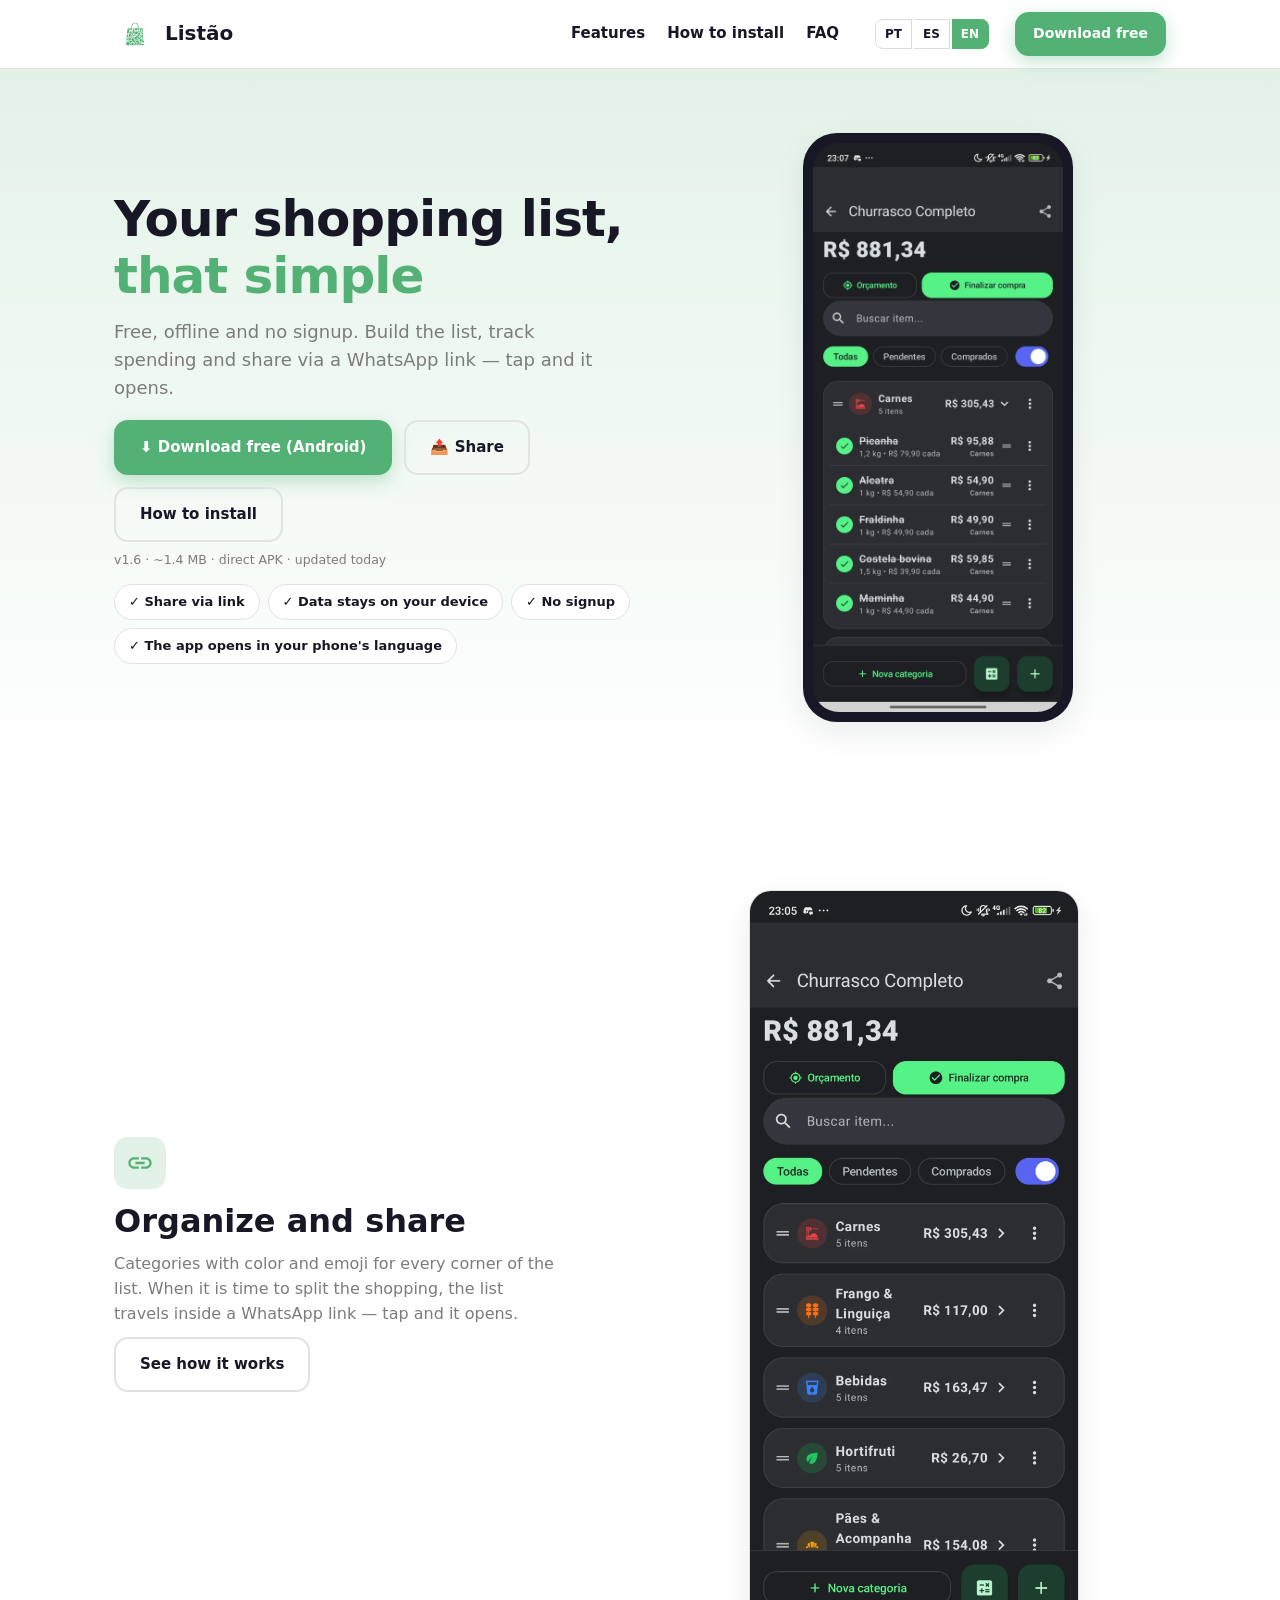
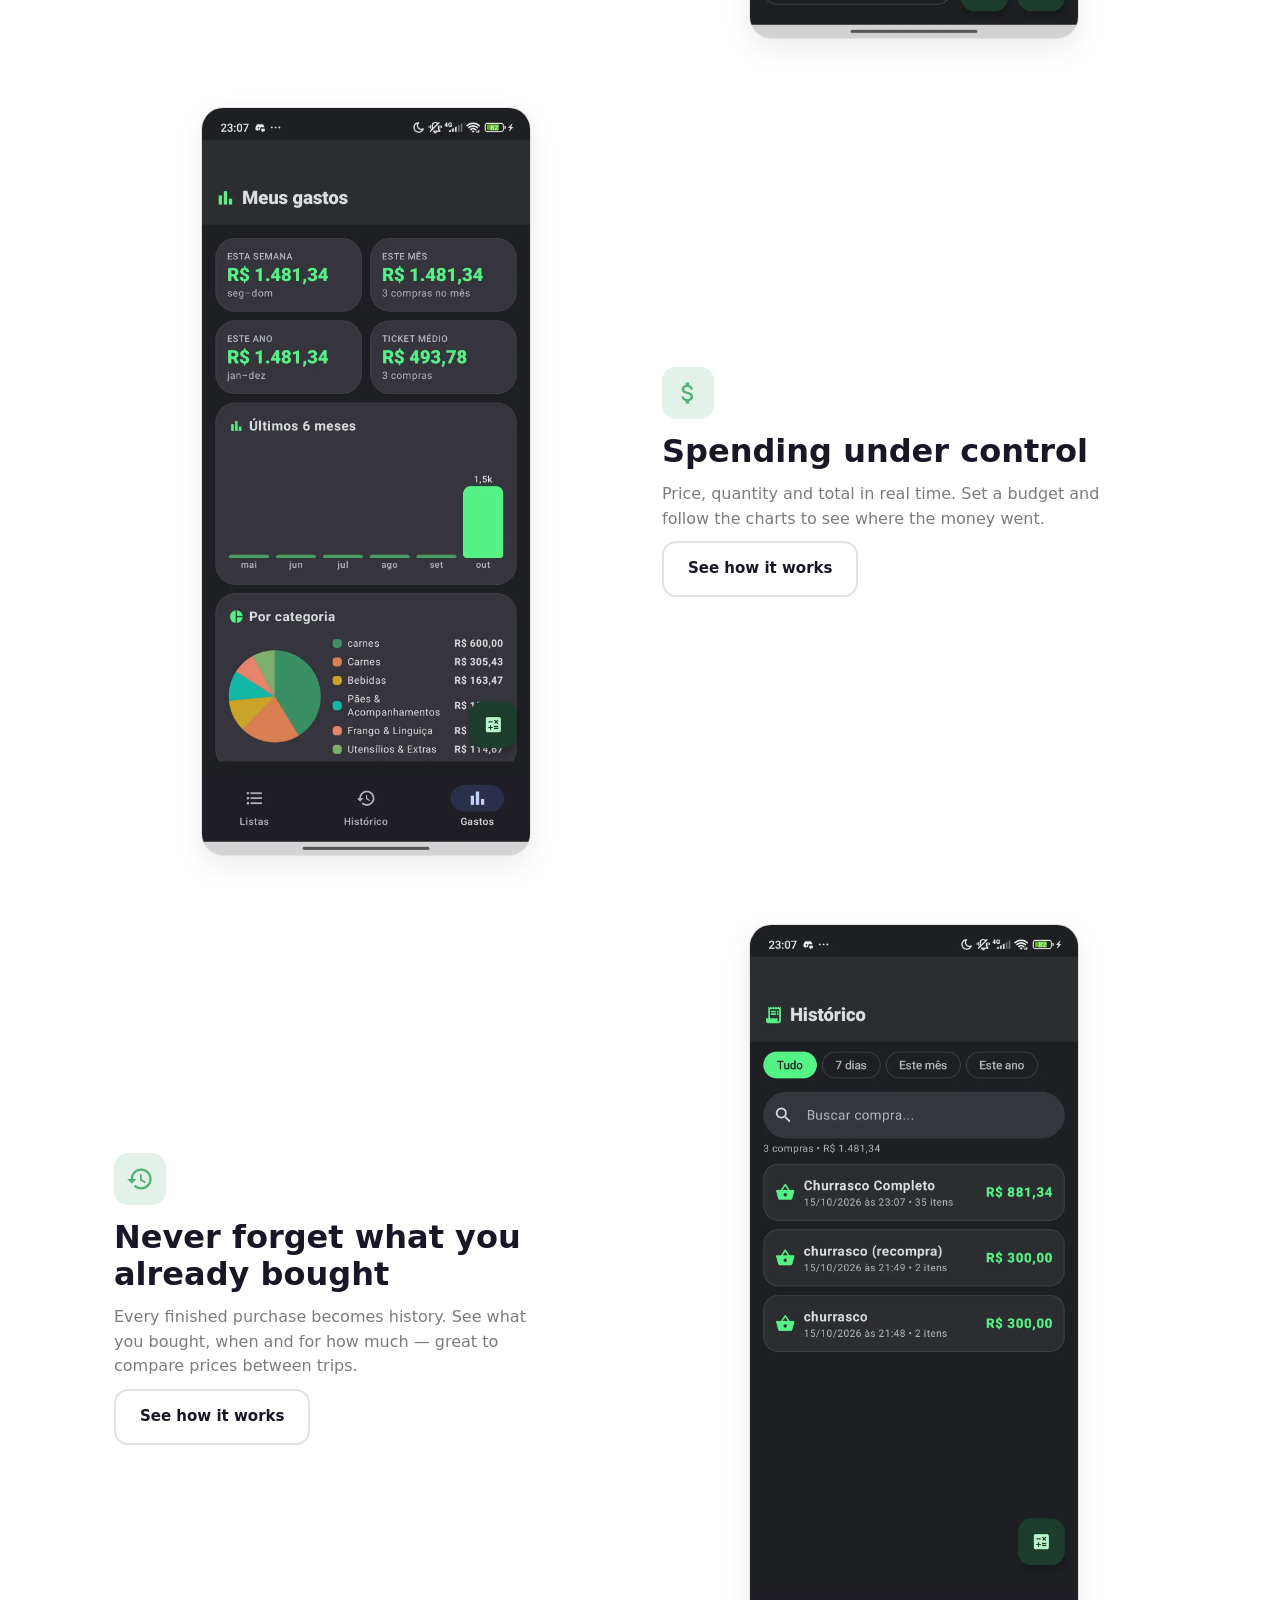
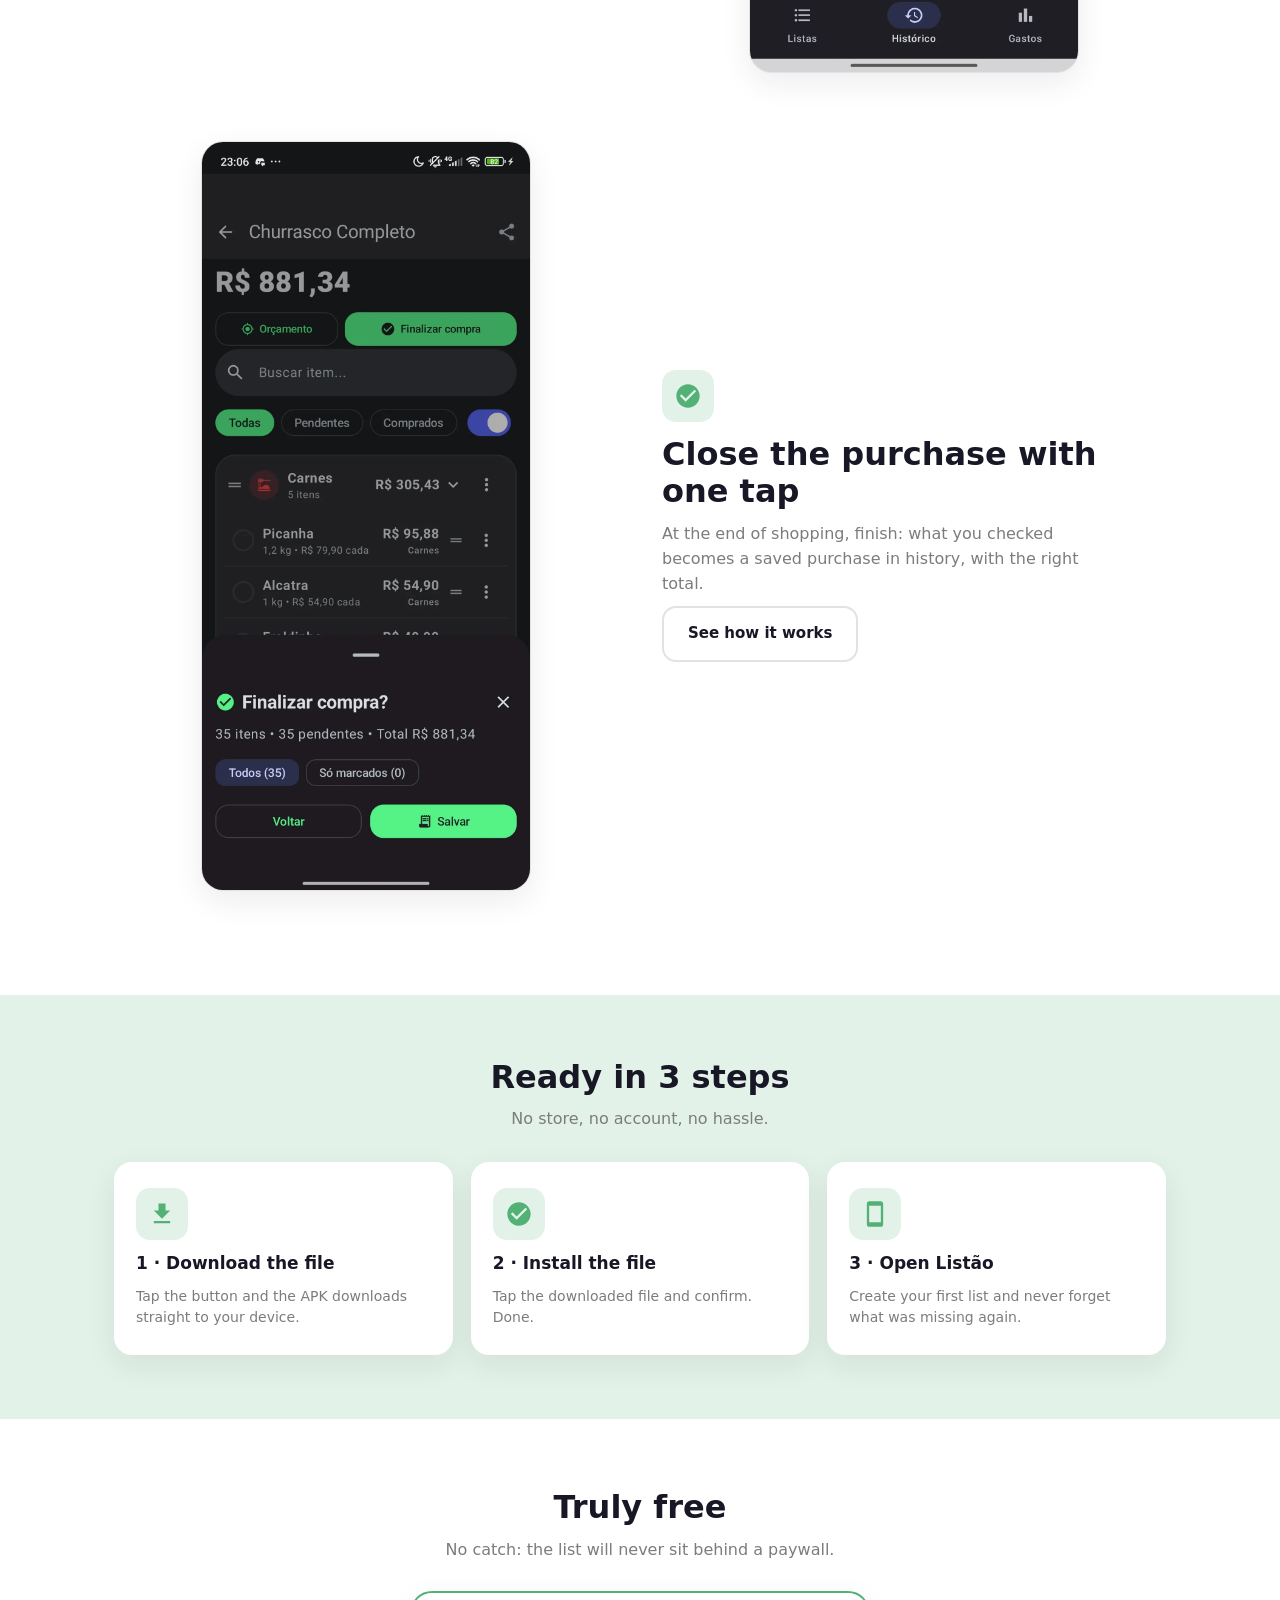
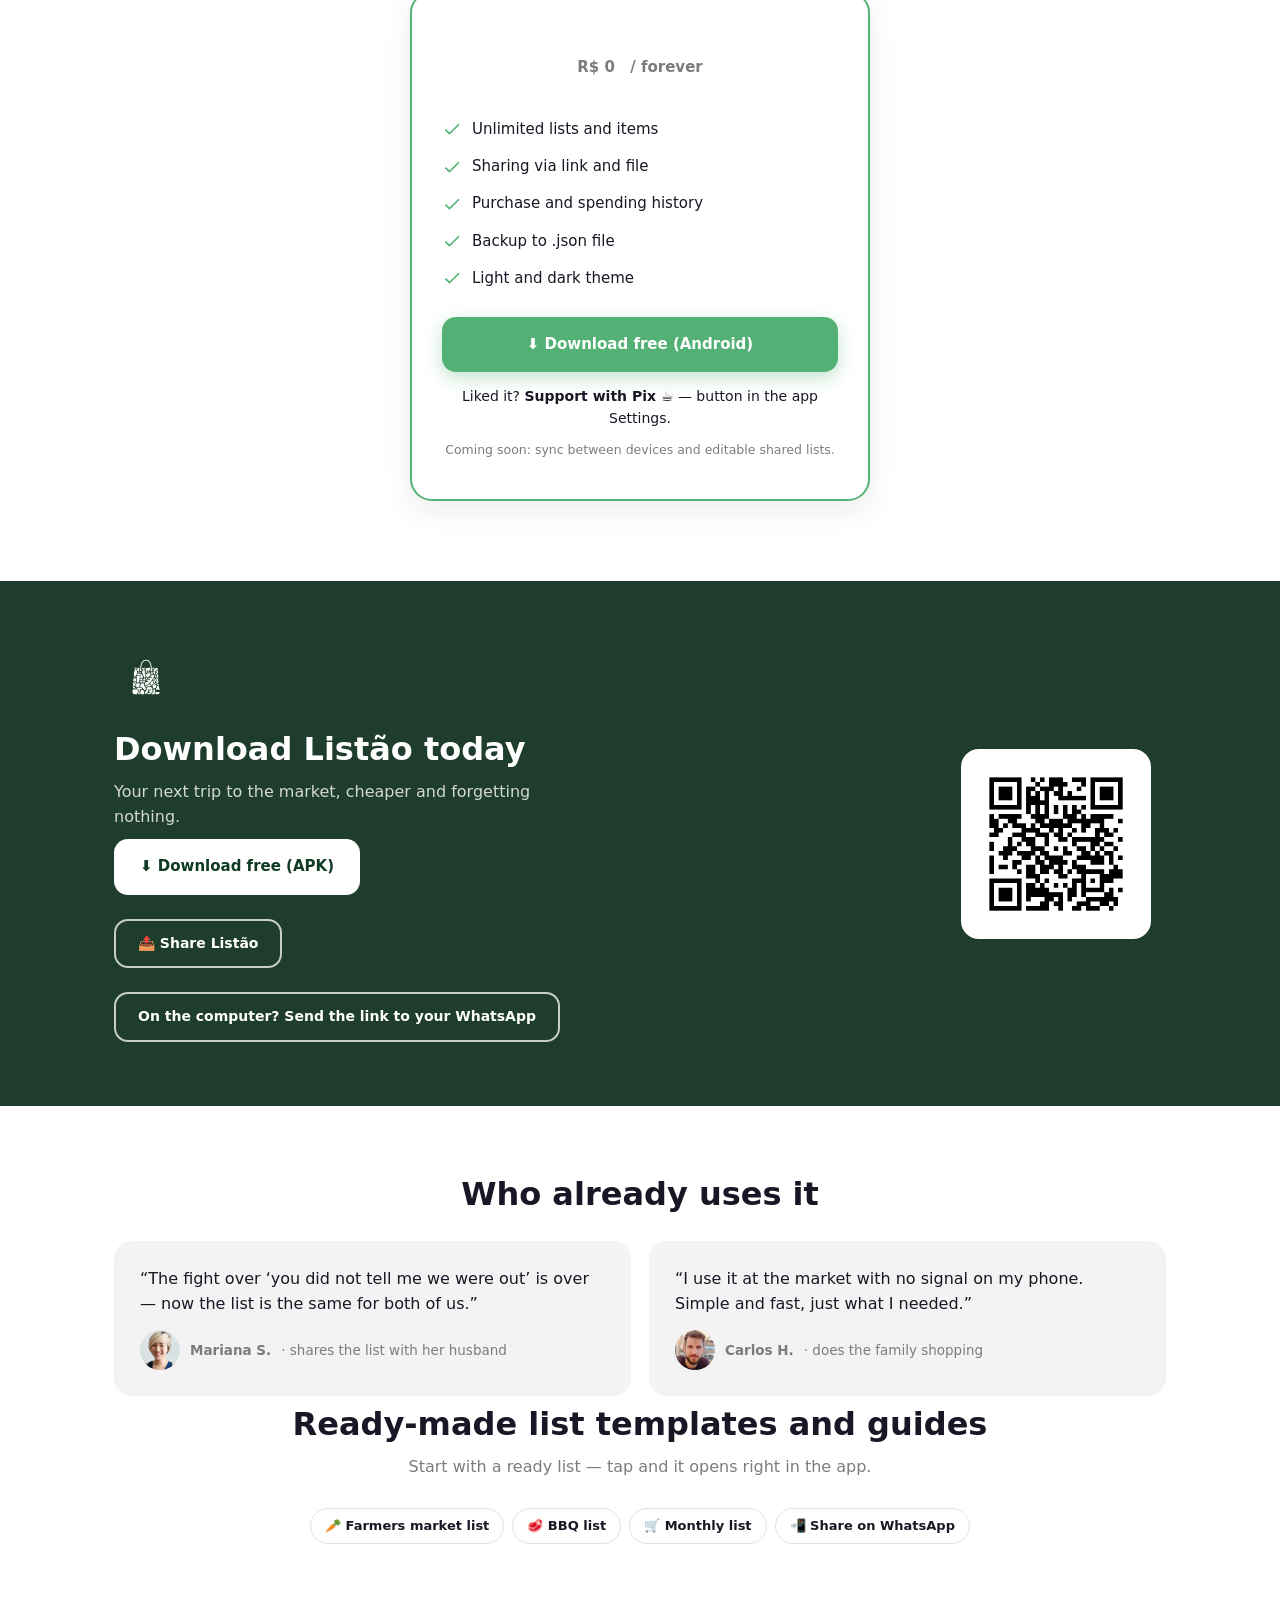
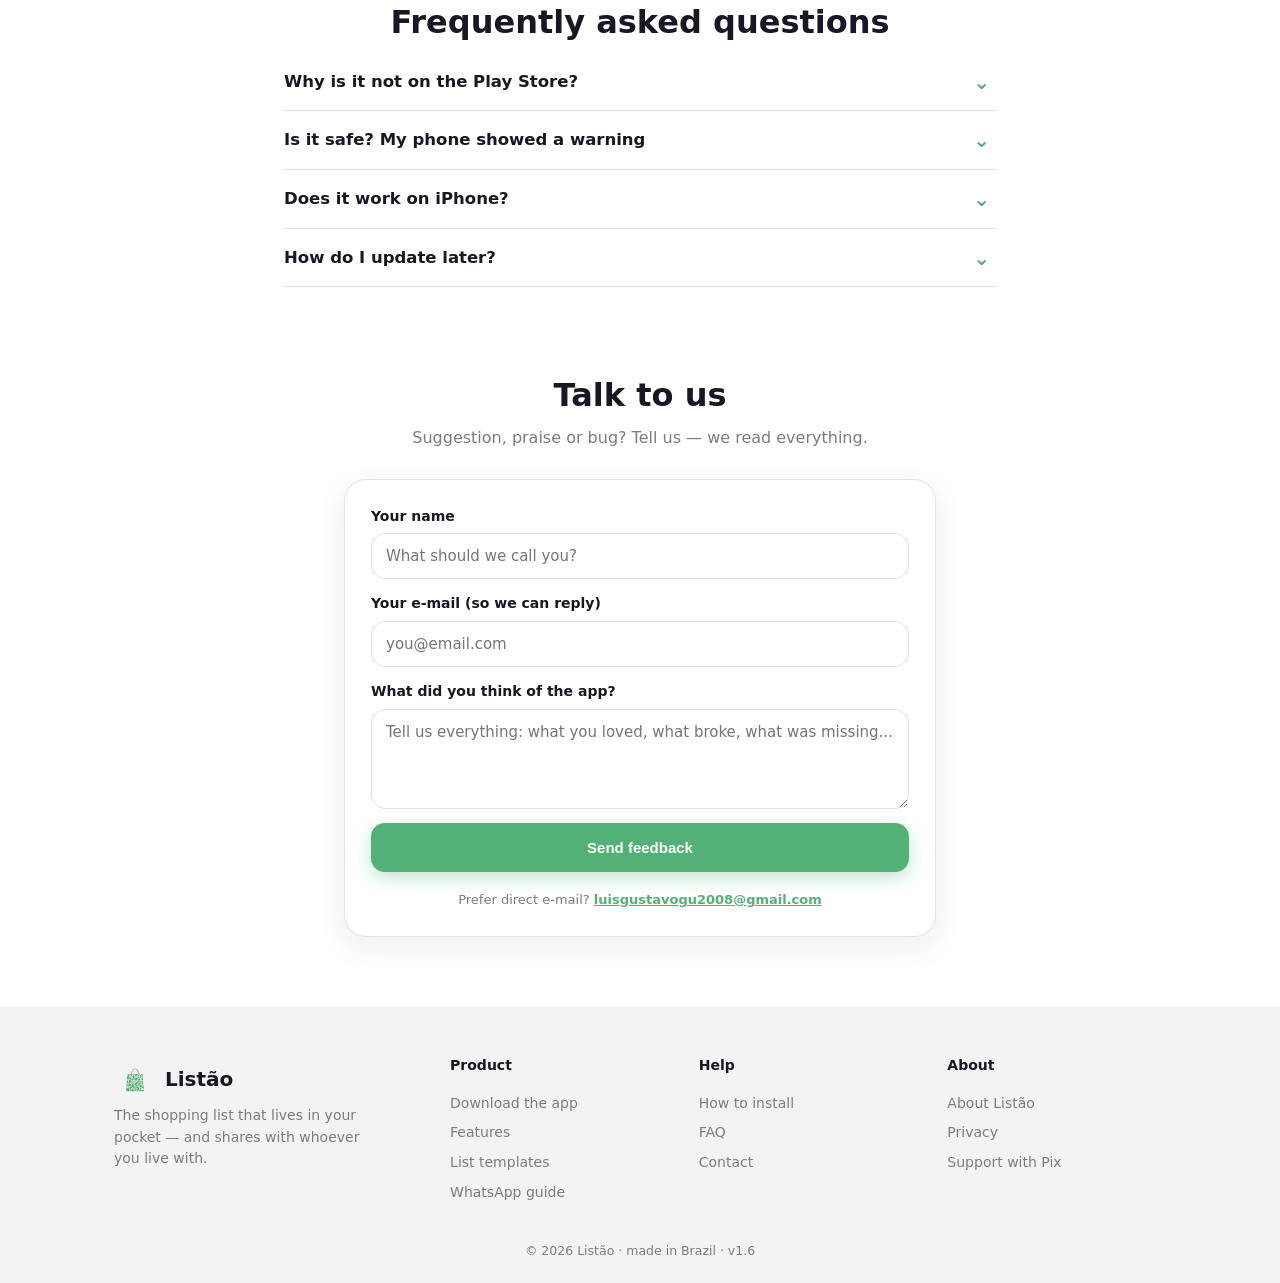
==== commit a4b47d1a: "Publica APK v1.6 (release 1,7 MB, 3 idiomas) e QR novo" ====
--- a/en/index.html
+++ b/en/index.html
@@ -28,7 +28,7 @@
 <meta name="twitter:image" content="https://listao-br.vercel.app/og-negro.png">
 <meta name="google-site-verification" content="gfNusm2SWcJuj-ExviBEShkn10A6k7FlF6Pcpx3s6PU">
 <script type="application/ld+json">
-{"@context":"https://schema.org","@type":"MobileApplication","name":"Listão","applicationCategory":"ShoppingApplication","operatingSystem":"Android 8.0+","inLanguage":"en","url":"https://listao-br.vercel.app/en/","downloadUrl":"https://listao-br.vercel.app/listao-v1.5.apk","installUrl":"https://listao-br.vercel.app/en/","softwareVersion":"1.5","fileSize":"17.5MB","description":"Free Android shopping list app: works offline, no signup, track spending and budget, share lists via WhatsApp link.","screenshot":["https://listao-br.vercel.app/prints/lista-marcados.jpg","https://listao-br.vercel.app/prints/categorias.jpg","https://listao-br.vercel.app/prints/graficos.jpg","https://listao-br.vercel.app/prints/historico.jpg"],"offers":{"@type":"Offer","price":"0","priceCurrency":"BRL"},"author":{"@type":"Person","name":"Luis Gustavo Del Bianco"}}
+{"@context":"https://schema.org","@type":"MobileApplication","name":"Listão","applicationCategory":"ShoppingApplication","operatingSystem":"Android 8.0+","inLanguage":"en","url":"https://listao-br.vercel.app/en/","downloadUrl":"https://listao-br.vercel.app/listao-v1.6.apk","installUrl":"https://listao-br.vercel.app/en/","softwareVersion":"1.6","fileSize":"1.4MB","description":"Free Android shopping list app: works offline, no signup, track spending and budget, share lists via WhatsApp link.","screenshot":["https://listao-br.vercel.app/prints/lista-marcados.jpg","https://listao-br.vercel.app/prints/categorias.jpg","https://listao-br.vercel.app/prints/graficos.jpg","https://listao-br.vercel.app/prints/historico.jpg"],"offers":{"@type":"Offer","price":"0","priceCurrency":"BRL"},"author":{"@type":"Person","name":"Luis Gustavo Del Bianco"}}
 </script>
 <script type="application/ld+json">
 {"@context":"https://schema.org","@type":"FAQPage","mainEntity":[{"@type":"Question","name":"Why is it not on the Play Store?","acceptedAnswer":{"@type":"Answer","text":"For now we distribute the APK directly: it is lighter, no middleman, and updates come from the same link. We plan to publish to the Play Store when the app matures."}},{"@type":"Question","name":"Is it safe? My phone showed a warning","acceptedAnswer":{"@type":"Answer","text":"That warning appears for any app installed outside the store. The APK is signed, only asks for internet permission, and your data stays on your device."}},{"@type":"Question","name":"Does it work on iPhone?","acceptedAnswer":{"@type":"Answer","text":"Not yet. Listão is Android only for now. Shared list links open a web page for iPhone users."}},{"@type":"Question","name":"How do I update later?","acceptedAnswer":{"@type":"Answer","text":"Download again from this same link and install on top. Your lists and history stay intact."}}]}
@@ -66,7 +66,7 @@
       <a class="lang-btn" href="/es/">ES</a>
       <a class="lang-btn active" href="./">EN</a>
     </div>
-    <a class="btn primary small" data-trk="click_download" data-pos="header" href="/listao-v1.5.apk" download="listao-v1.5.apk">Download free</a>
+    <a class="btn primary small" data-trk="click_download" data-pos="header" href="/listao-v1.6.apk" download="listao-v1.6.apk">Download free</a>
   </div>
 </header>
 
@@ -78,11 +78,11 @@
       <h1>Your shopping list, <span class="verde">that simple</span></h1>
       <p class="lead">Free, offline and no signup. Build the list, track spending and share via a WhatsApp link — tap and it opens.</p>
       <div class="btn-row">
-        <a class="btn primary" data-trk="click_download" data-pos="hero" href="/listao-v1.5.apk" download="listao-v1.5.apk">⬇ Download free (Android)</a>
+        <a class="btn primary" data-trk="click_download" data-pos="hero" href="/listao-v1.6.apk" download="listao-v1.6.apk">⬇ Download free (Android)</a>
         <a class="btn ghost" data-trk="click_share" data-pos="hero" data-share href="https://wa.me/?text=Download%20List%C3%A3o%20free%3A%20offline%20shopping%20list%20app%20with%20no%20signup%20https%3A%2F%2Flistao-br.vercel.app%2Fen%2F" target="_blank" rel="noopener">📤 Share</a>
         <a class="btn ghost" data-trk="click_como_instalar" href="#como-instalar">How to install</a>
       </div>
-      <p class="meta">v1.5 · ~18 MB · direct APK · updated today</p>
+      <p class="meta">v1.6 · ~1.4 MB · direct APK · updated today</p>
       <div class="badges">
         <span class="pill">✓ Share via link</span>
         <span class="pill">✓ Data stays on your device</span>
@@ -201,7 +201,7 @@
       <li><svg viewBox="0 0 24 24"><path d="M9,16.17L4.83,12l-1.42,1.41L9,19 21,7l-1.41,-1.41z"/></svg> Backup to .json file</li>
       <li><svg viewBox="0 0 24 24"><path d="M9,16.17L4.83,12l-1.42,1.41L9,19 21,7l-1.41,-1.41z"/></svg> Light and dark theme</li>
     </ul>
-    <a class="btn primary wide" data-trk="click_download" data-pos="preco" href="/listao-v1.5.apk" download="listao-v1.5.apk">⬇ Download free (Android)</a>
+    <a class="btn primary wide" data-trk="click_download" data-pos="preco" href="/listao-v1.6.apk" download="listao-v1.6.apk">⬇ Download free (Android)</a>
     <p class="pix-note">Liked it? <b>Support with Pix ☕</b> — button in the app Settings.</p>
     <p class="soon">Coming soon: sync between devices and editable shared lists.</p>
   </div>
@@ -213,7 +213,7 @@
       <img class="final-logo" src="/simbolo-branco.svg" alt="">
       <h2>Download Listão today</h2>
       <p>Your next trip to the market, cheaper and forgetting nothing.</p>
-      <a class="btn white" data-trk="click_download" data-pos="final" href="/listao-v1.5.apk" download="listao-v1.5.apk">⬇ Download free (APK)</a>
+      <a class="btn white" data-trk="click_download" data-pos="final" href="/listao-v1.6.apk" download="listao-v1.6.apk">⬇ Download free (APK)</a>
       <div style="margin-top:12px"><a class="wa-link" data-trk="click_share" data-pos="final" data-share href="https://wa.me/?text=Download%20List%C3%A3o%20free%3A%20offline%20shopping%20list%20app%20with%20no%20signup%20https%3A%2F%2Flistao-br.vercel.app%2Fen%2F" target="_blank" rel="noopener">📤 Share Listão</a></div>
       <div style="margin-top:12px"><a class="wa-link" data-trk="click_whatsapp" href="https://wa.me/?text=Download%20List%C3%A3o%20free%20for%20Android%3A%20https%3A%2F%2Flistao-br.vercel.app%2Fen%2F" target="_blank" rel="noopener">On the computer? Send the link to your WhatsApp</a></div>
     </div>
@@ -317,7 +317,7 @@
       <a href="#">Support with Pix</a>
     </div>
   </div>
-  <div class="container copy">© 2026 Listão · made in Brazil · v1.5</div>
+  <div class="container copy">© 2026 Listão · made in Brazil · v1.6</div>
 </footer>
 
 <script src="/trk.js" defer></script>
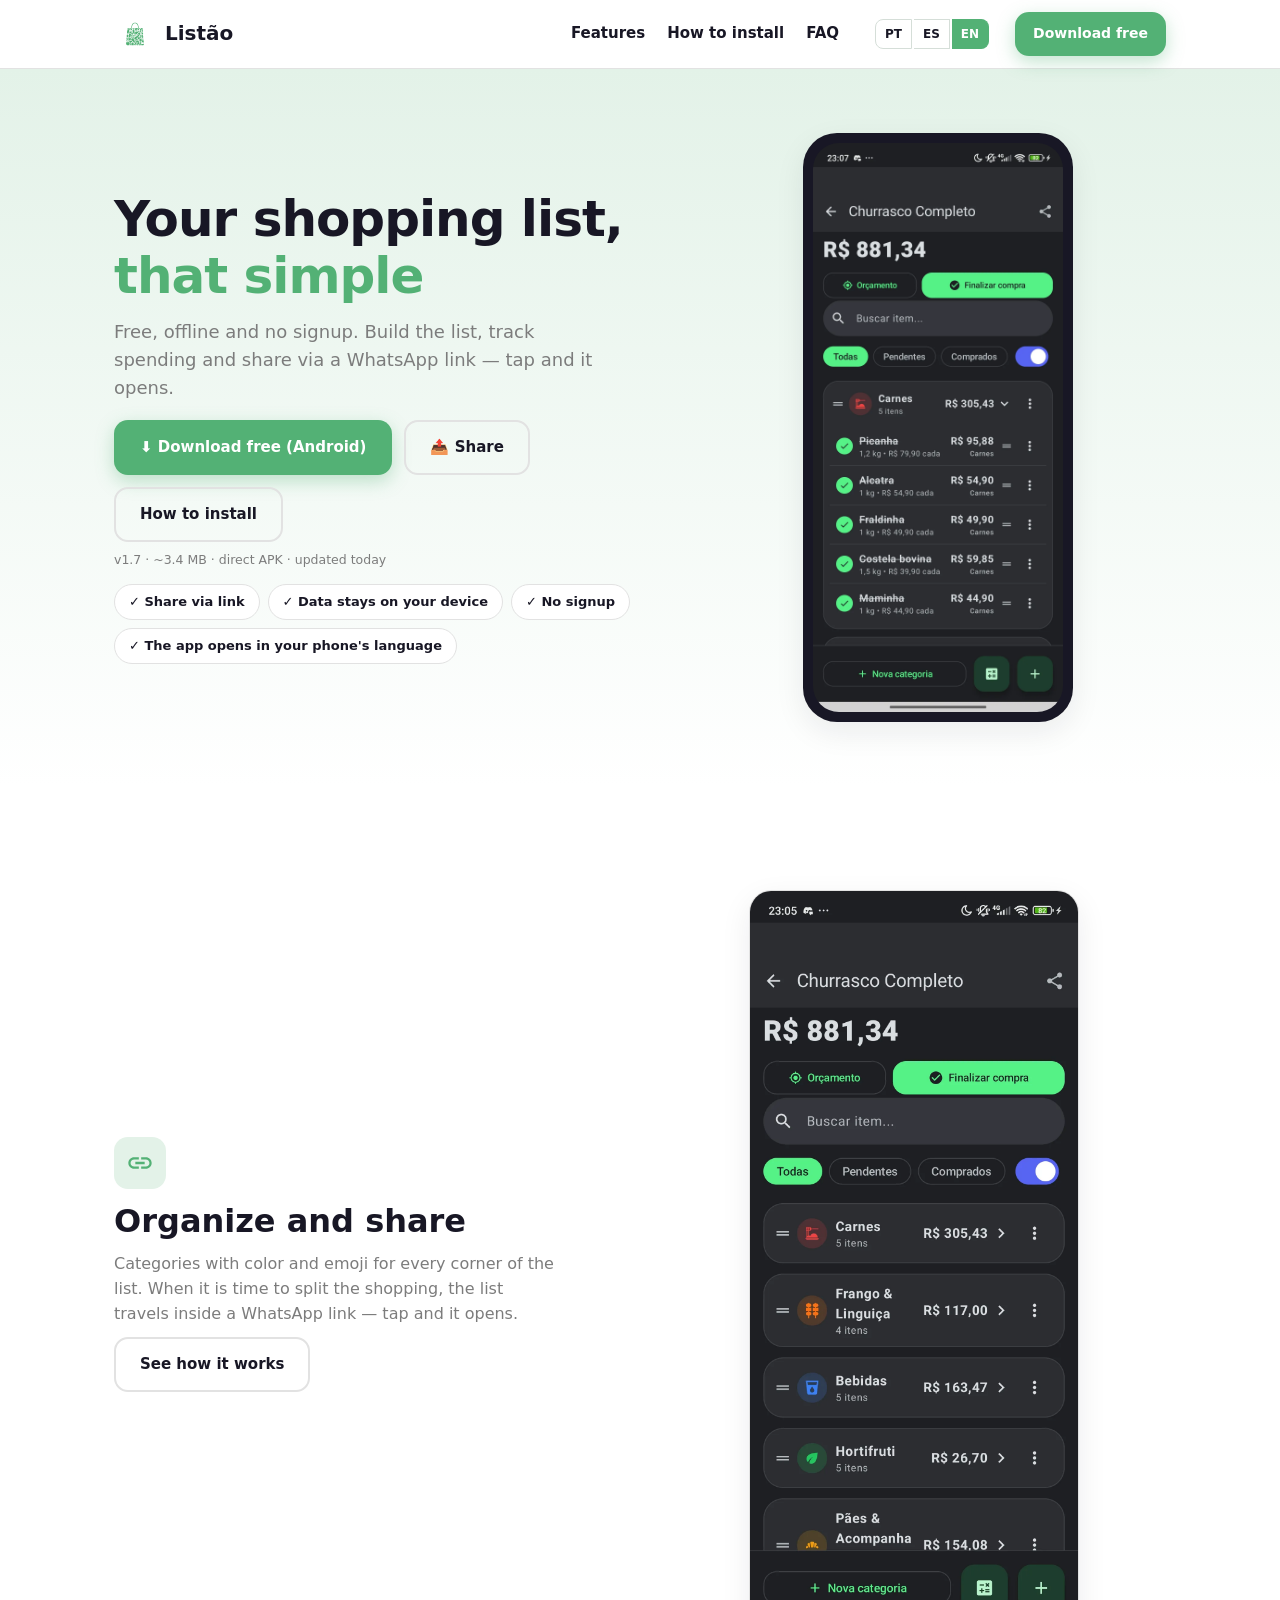
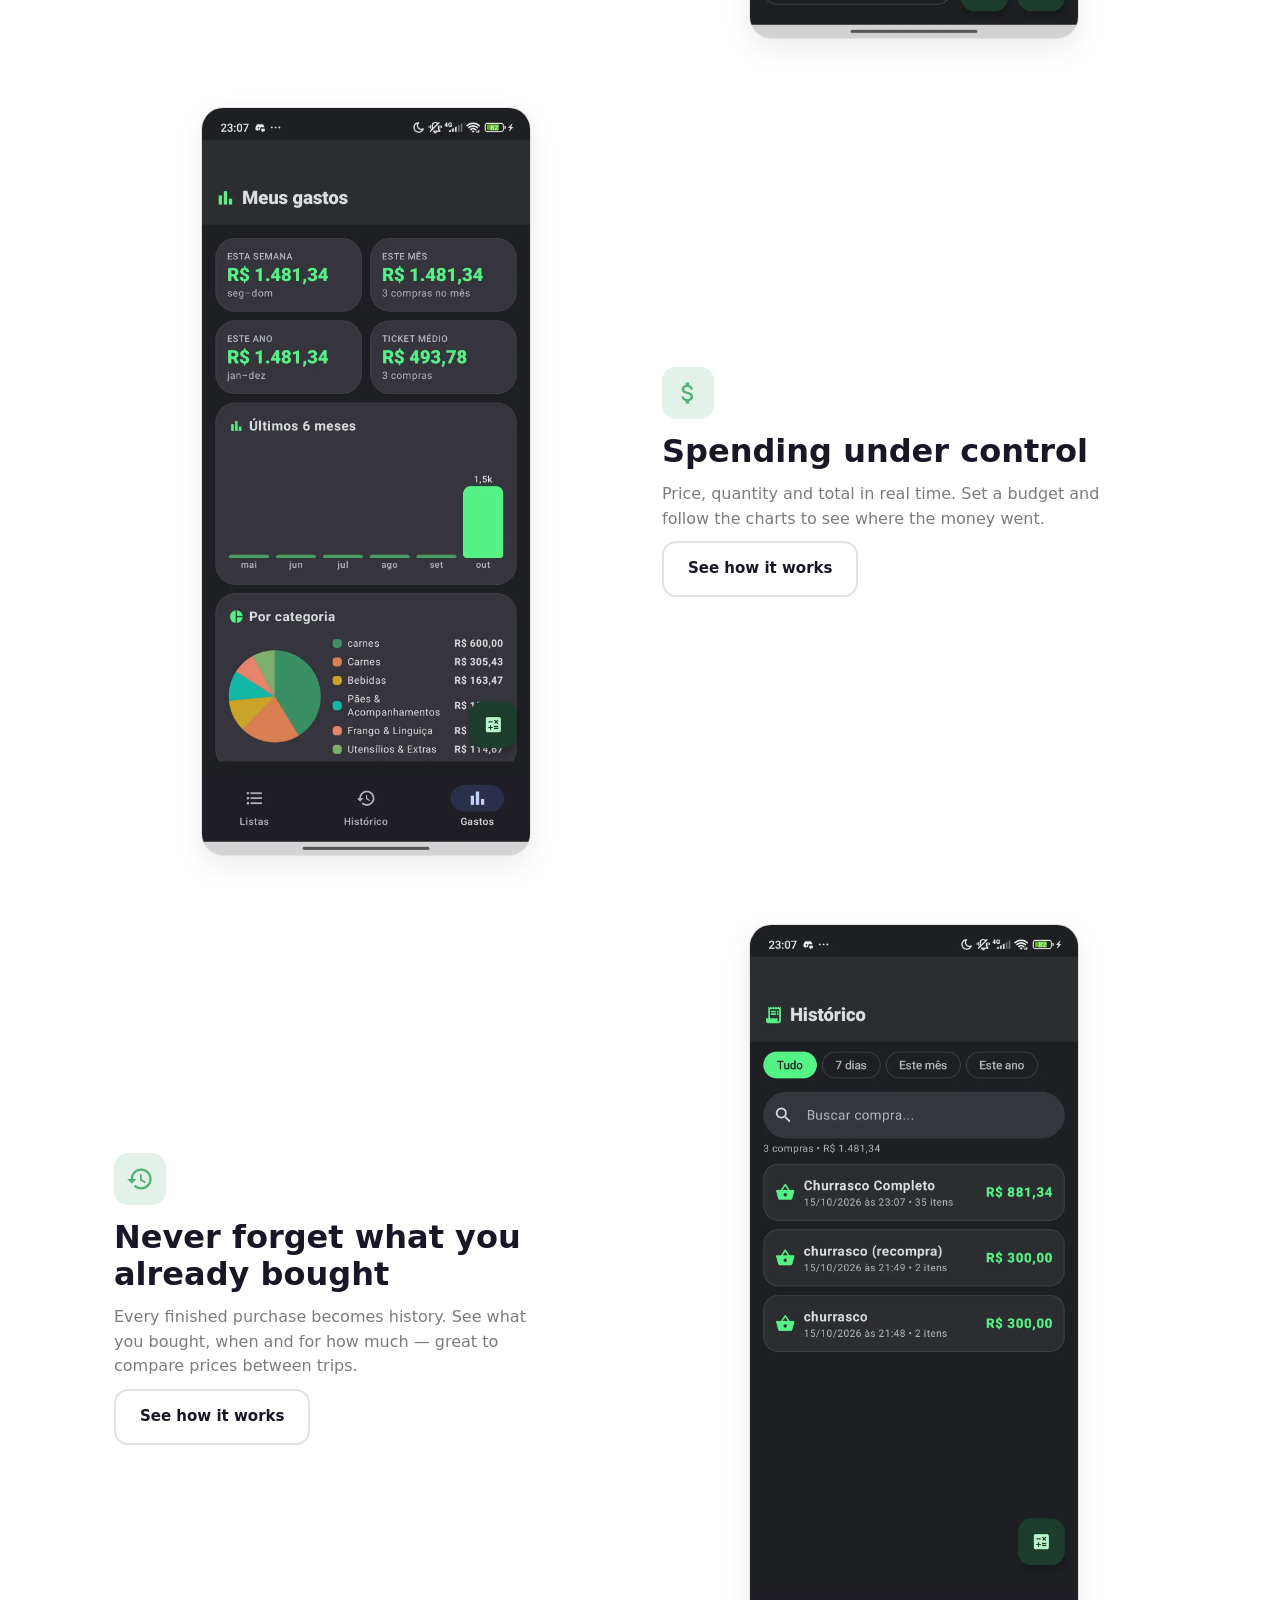
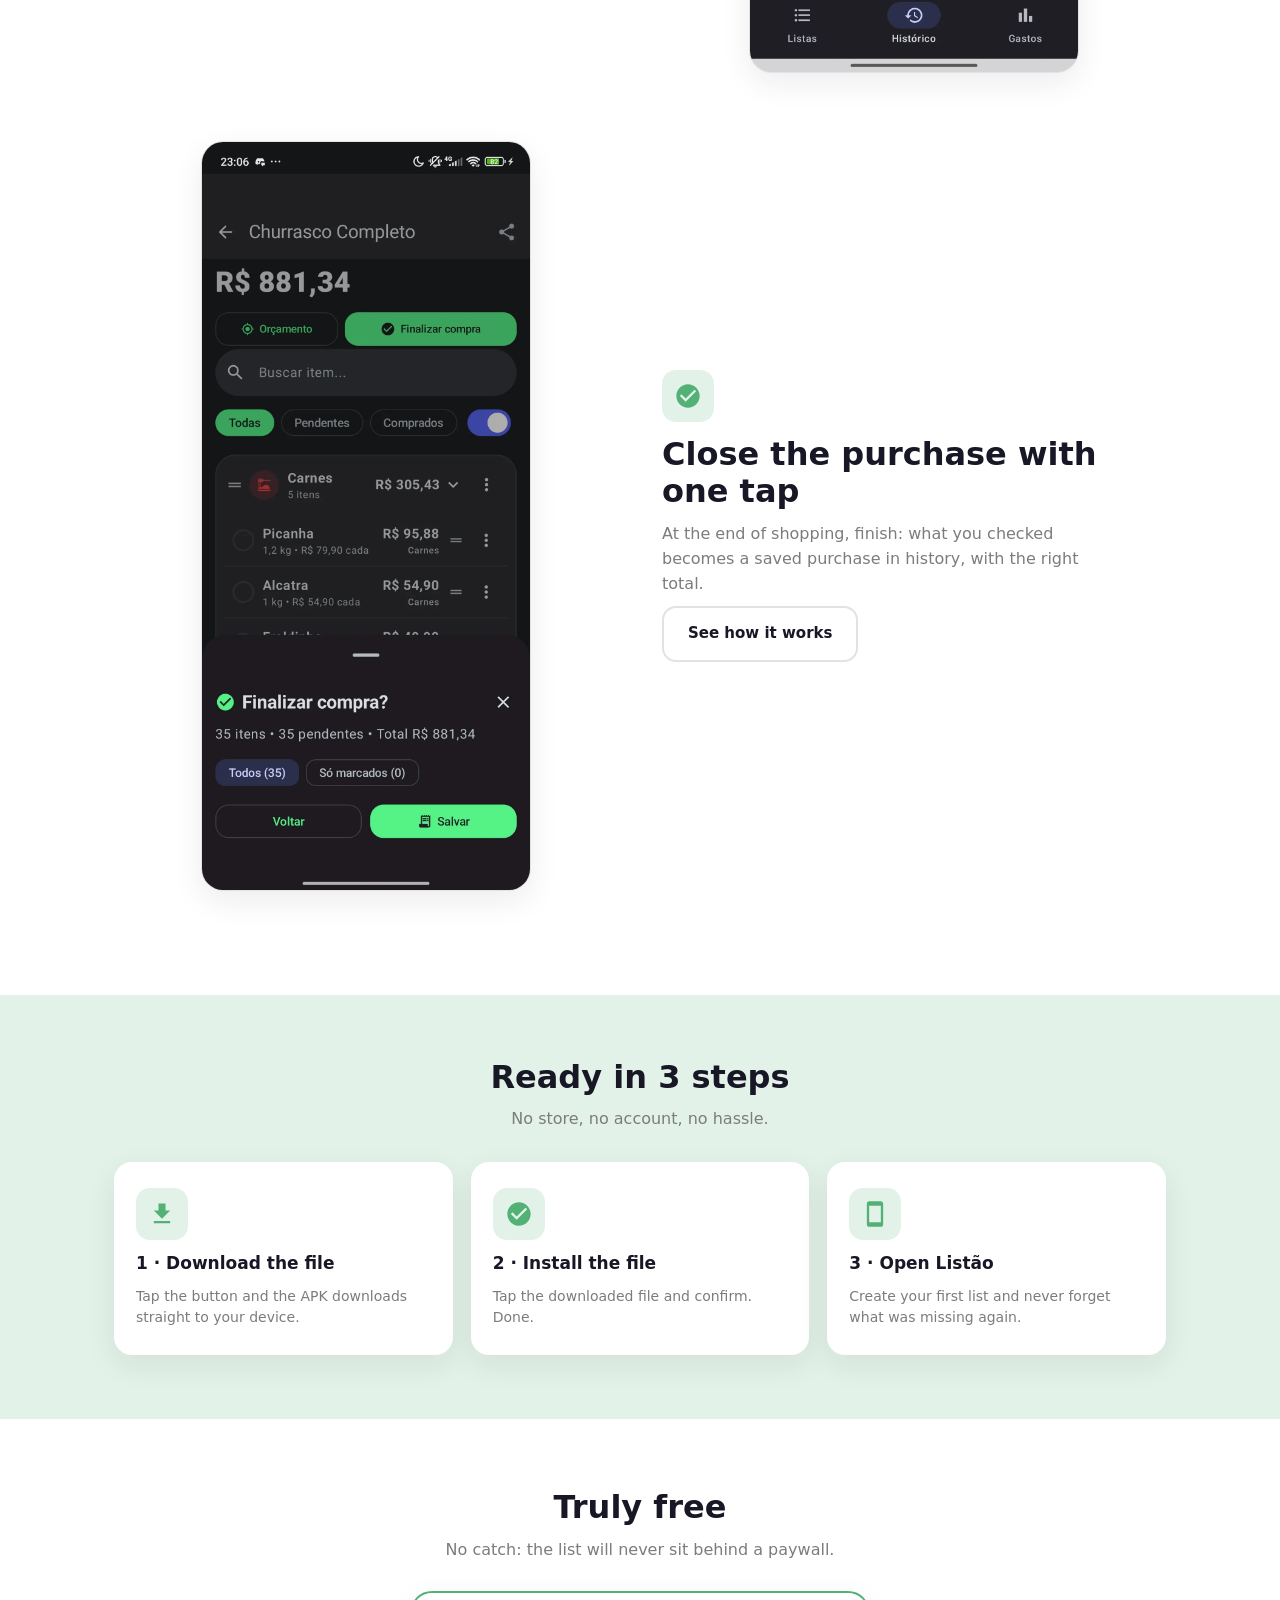
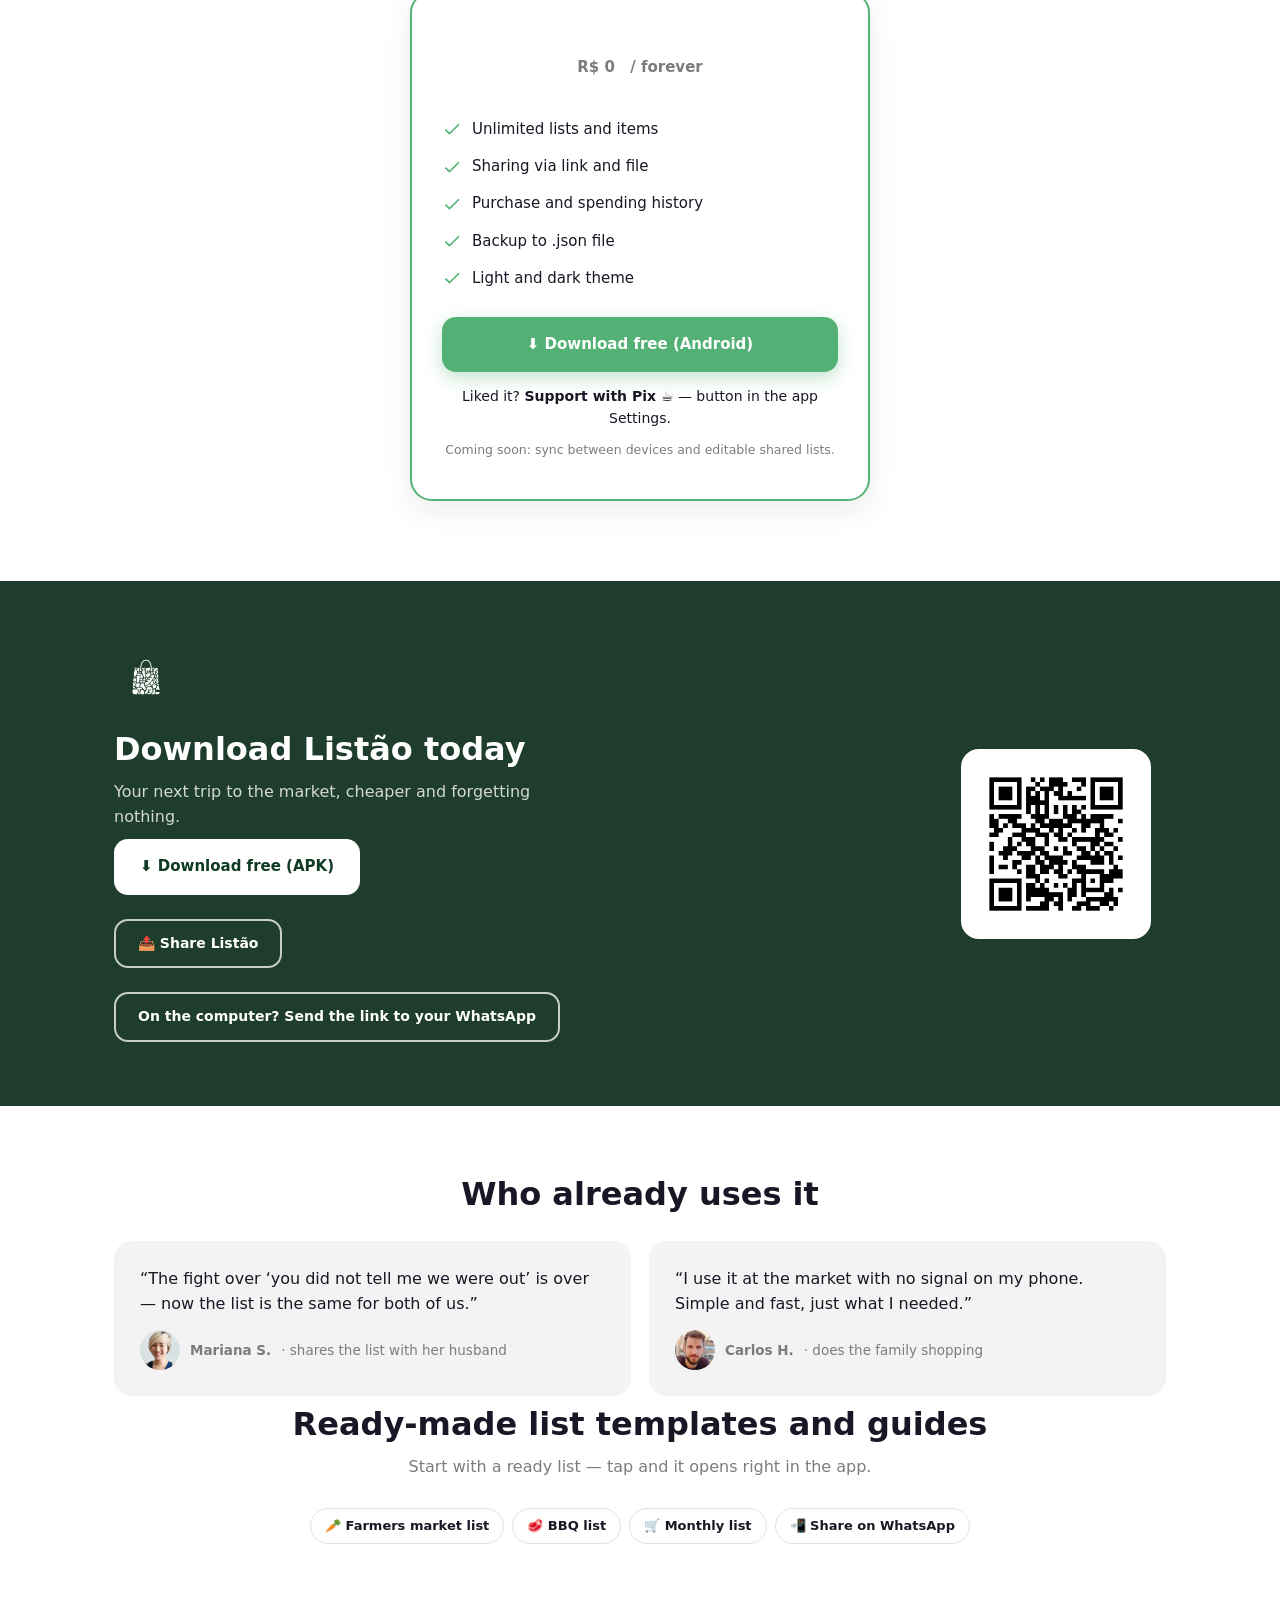
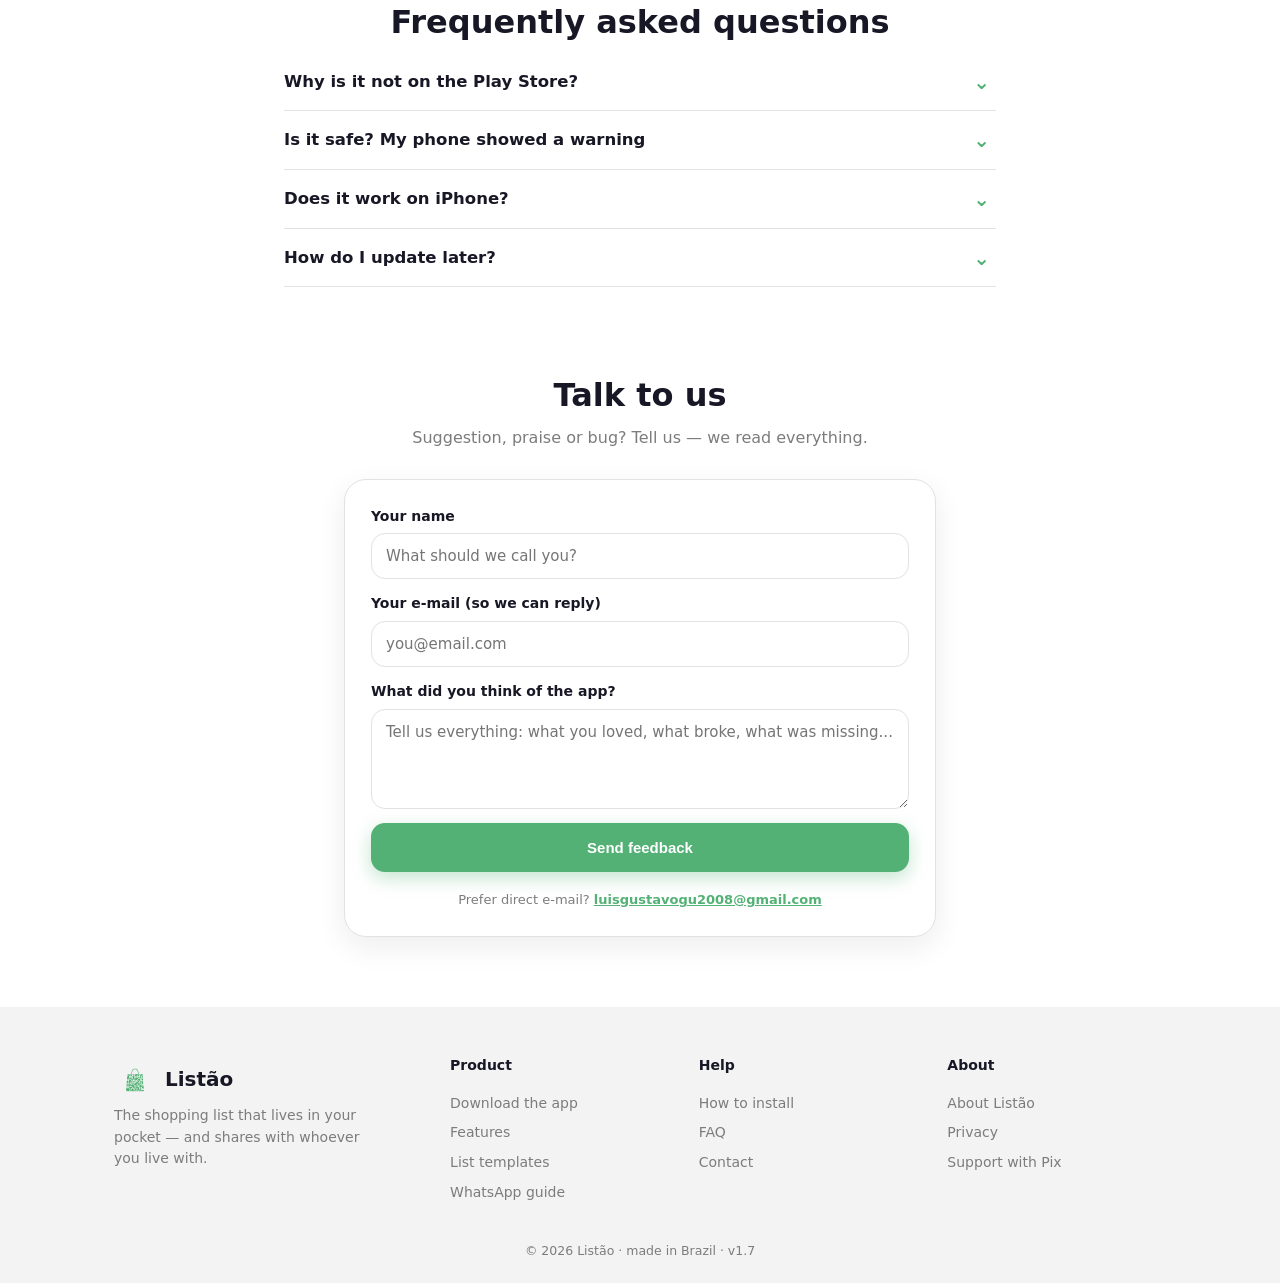
==== commit 122e4f4f: "Publica APK v1.7 com anuncios discretos (banner AdMob NPA em Historico/Gastos, 3,4 MB)" ====
--- a/en/index.html
+++ b/en/index.html
@@ -28,7 +28,7 @@
 <meta name="twitter:image" content="https://listao-br.vercel.app/og-negro.png">
 <meta name="google-site-verification" content="gfNusm2SWcJuj-ExviBEShkn10A6k7FlF6Pcpx3s6PU">
 <script type="application/ld+json">
-{"@context":"https://schema.org","@type":"MobileApplication","name":"Listão","applicationCategory":"ShoppingApplication","operatingSystem":"Android 8.0+","inLanguage":"en","url":"https://listao-br.vercel.app/en/","downloadUrl":"https://listao-br.vercel.app/listao-v1.6.apk","installUrl":"https://listao-br.vercel.app/en/","softwareVersion":"1.6","fileSize":"1.4MB","description":"Free Android shopping list app: works offline, no signup, track spending and budget, share lists via WhatsApp link.","screenshot":["https://listao-br.vercel.app/prints/lista-marcados.jpg","https://listao-br.vercel.app/prints/categorias.jpg","https://listao-br.vercel.app/prints/graficos.jpg","https://listao-br.vercel.app/prints/historico.jpg"],"offers":{"@type":"Offer","price":"0","priceCurrency":"BRL"},"author":{"@type":"Person","name":"Luis Gustavo Del Bianco"}}
+{"@context":"https://schema.org","@type":"MobileApplication","name":"Listão","applicationCategory":"ShoppingApplication","operatingSystem":"Android 8.0+","inLanguage":"en","url":"https://listao-br.vercel.app/en/","downloadUrl":"https://listao-br.vercel.app/listao-v1.7.apk","installUrl":"https://listao-br.vercel.app/en/","softwareVersion":"1.7","fileSize":"3.4MB","description":"Free Android shopping list app: works offline, no signup, track spending and budget, share lists via WhatsApp link.","screenshot":["https://listao-br.vercel.app/prints/lista-marcados.jpg","https://listao-br.vercel.app/prints/categorias.jpg","https://listao-br.vercel.app/prints/graficos.jpg","https://listao-br.vercel.app/prints/historico.jpg"],"offers":{"@type":"Offer","price":"0","priceCurrency":"BRL"},"author":{"@type":"Person","name":"Luis Gustavo Del Bianco"}}
 </script>
 <script type="application/ld+json">
 {"@context":"https://schema.org","@type":"FAQPage","mainEntity":[{"@type":"Question","name":"Why is it not on the Play Store?","acceptedAnswer":{"@type":"Answer","text":"For now we distribute the APK directly: it is lighter, no middleman, and updates come from the same link. We plan to publish to the Play Store when the app matures."}},{"@type":"Question","name":"Is it safe? My phone showed a warning","acceptedAnswer":{"@type":"Answer","text":"That warning appears for any app installed outside the store. The APK is signed, only asks for internet permission, and your data stays on your device."}},{"@type":"Question","name":"Does it work on iPhone?","acceptedAnswer":{"@type":"Answer","text":"Not yet. Listão is Android only for now. Shared list links open a web page for iPhone users."}},{"@type":"Question","name":"How do I update later?","acceptedAnswer":{"@type":"Answer","text":"Download again from this same link and install on top. Your lists and history stay intact."}}]}
@@ -66,7 +66,7 @@
       <a class="lang-btn" href="/es/">ES</a>
       <a class="lang-btn active" href="./">EN</a>
     </div>
-    <a class="btn primary small" data-trk="click_download" data-pos="header" href="/listao-v1.6.apk" download="listao-v1.6.apk">Download free</a>
+    <a class="btn primary small" data-trk="click_download" data-pos="header" href="/listao-v1.7.apk" download="listao-v1.7.apk">Download free</a>
   </div>
 </header>
 
@@ -78,11 +78,11 @@
       <h1>Your shopping list, <span class="verde">that simple</span></h1>
       <p class="lead">Free, offline and no signup. Build the list, track spending and share via a WhatsApp link — tap and it opens.</p>
       <div class="btn-row">
-        <a class="btn primary" data-trk="click_download" data-pos="hero" href="/listao-v1.6.apk" download="listao-v1.6.apk">⬇ Download free (Android)</a>
+        <a class="btn primary" data-trk="click_download" data-pos="hero" href="/listao-v1.7.apk" download="listao-v1.7.apk">⬇ Download free (Android)</a>
         <a class="btn ghost" data-trk="click_share" data-pos="hero" data-share href="https://wa.me/?text=Download%20List%C3%A3o%20free%3A%20offline%20shopping%20list%20app%20with%20no%20signup%20https%3A%2F%2Flistao-br.vercel.app%2Fen%2F" target="_blank" rel="noopener">📤 Share</a>
         <a class="btn ghost" data-trk="click_como_instalar" href="#como-instalar">How to install</a>
       </div>
-      <p class="meta">v1.6 · ~1.4 MB · direct APK · updated today</p>
+      <p class="meta">v1.7 · ~3.4 MB · direct APK · updated today</p>
       <div class="badges">
         <span class="pill">✓ Share via link</span>
         <span class="pill">✓ Data stays on your device</span>
@@ -201,7 +201,7 @@
       <li><svg viewBox="0 0 24 24"><path d="M9,16.17L4.83,12l-1.42,1.41L9,19 21,7l-1.41,-1.41z"/></svg> Backup to .json file</li>
       <li><svg viewBox="0 0 24 24"><path d="M9,16.17L4.83,12l-1.42,1.41L9,19 21,7l-1.41,-1.41z"/></svg> Light and dark theme</li>
     </ul>
-    <a class="btn primary wide" data-trk="click_download" data-pos="preco" href="/listao-v1.6.apk" download="listao-v1.6.apk">⬇ Download free (Android)</a>
+    <a class="btn primary wide" data-trk="click_download" data-pos="preco" href="/listao-v1.7.apk" download="listao-v1.7.apk">⬇ Download free (Android)</a>
     <p class="pix-note">Liked it? <b>Support with Pix ☕</b> — button in the app Settings.</p>
     <p class="soon">Coming soon: sync between devices and editable shared lists.</p>
   </div>
@@ -213,7 +213,7 @@
       <img class="final-logo" src="/simbolo-branco.svg" alt="">
       <h2>Download Listão today</h2>
       <p>Your next trip to the market, cheaper and forgetting nothing.</p>
-      <a class="btn white" data-trk="click_download" data-pos="final" href="/listao-v1.6.apk" download="listao-v1.6.apk">⬇ Download free (APK)</a>
+      <a class="btn white" data-trk="click_download" data-pos="final" href="/listao-v1.7.apk" download="listao-v1.7.apk">⬇ Download free (APK)</a>
       <div style="margin-top:12px"><a class="wa-link" data-trk="click_share" data-pos="final" data-share href="https://wa.me/?text=Download%20List%C3%A3o%20free%3A%20offline%20shopping%20list%20app%20with%20no%20signup%20https%3A%2F%2Flistao-br.vercel.app%2Fen%2F" target="_blank" rel="noopener">📤 Share Listão</a></div>
       <div style="margin-top:12px"><a class="wa-link" data-trk="click_whatsapp" href="https://wa.me/?text=Download%20List%C3%A3o%20free%20for%20Android%3A%20https%3A%2F%2Flistao-br.vercel.app%2Fen%2F" target="_blank" rel="noopener">On the computer? Send the link to your WhatsApp</a></div>
     </div>
@@ -317,7 +317,7 @@
       <a href="#">Support with Pix</a>
     </div>
   </div>
-  <div class="container copy">© 2026 Listão · made in Brazil · v1.6</div>
+  <div class="container copy">© 2026 Listão · made in Brazil · v1.7</div>
 </footer>
 
 <script src="/trk.js" defer></script>
